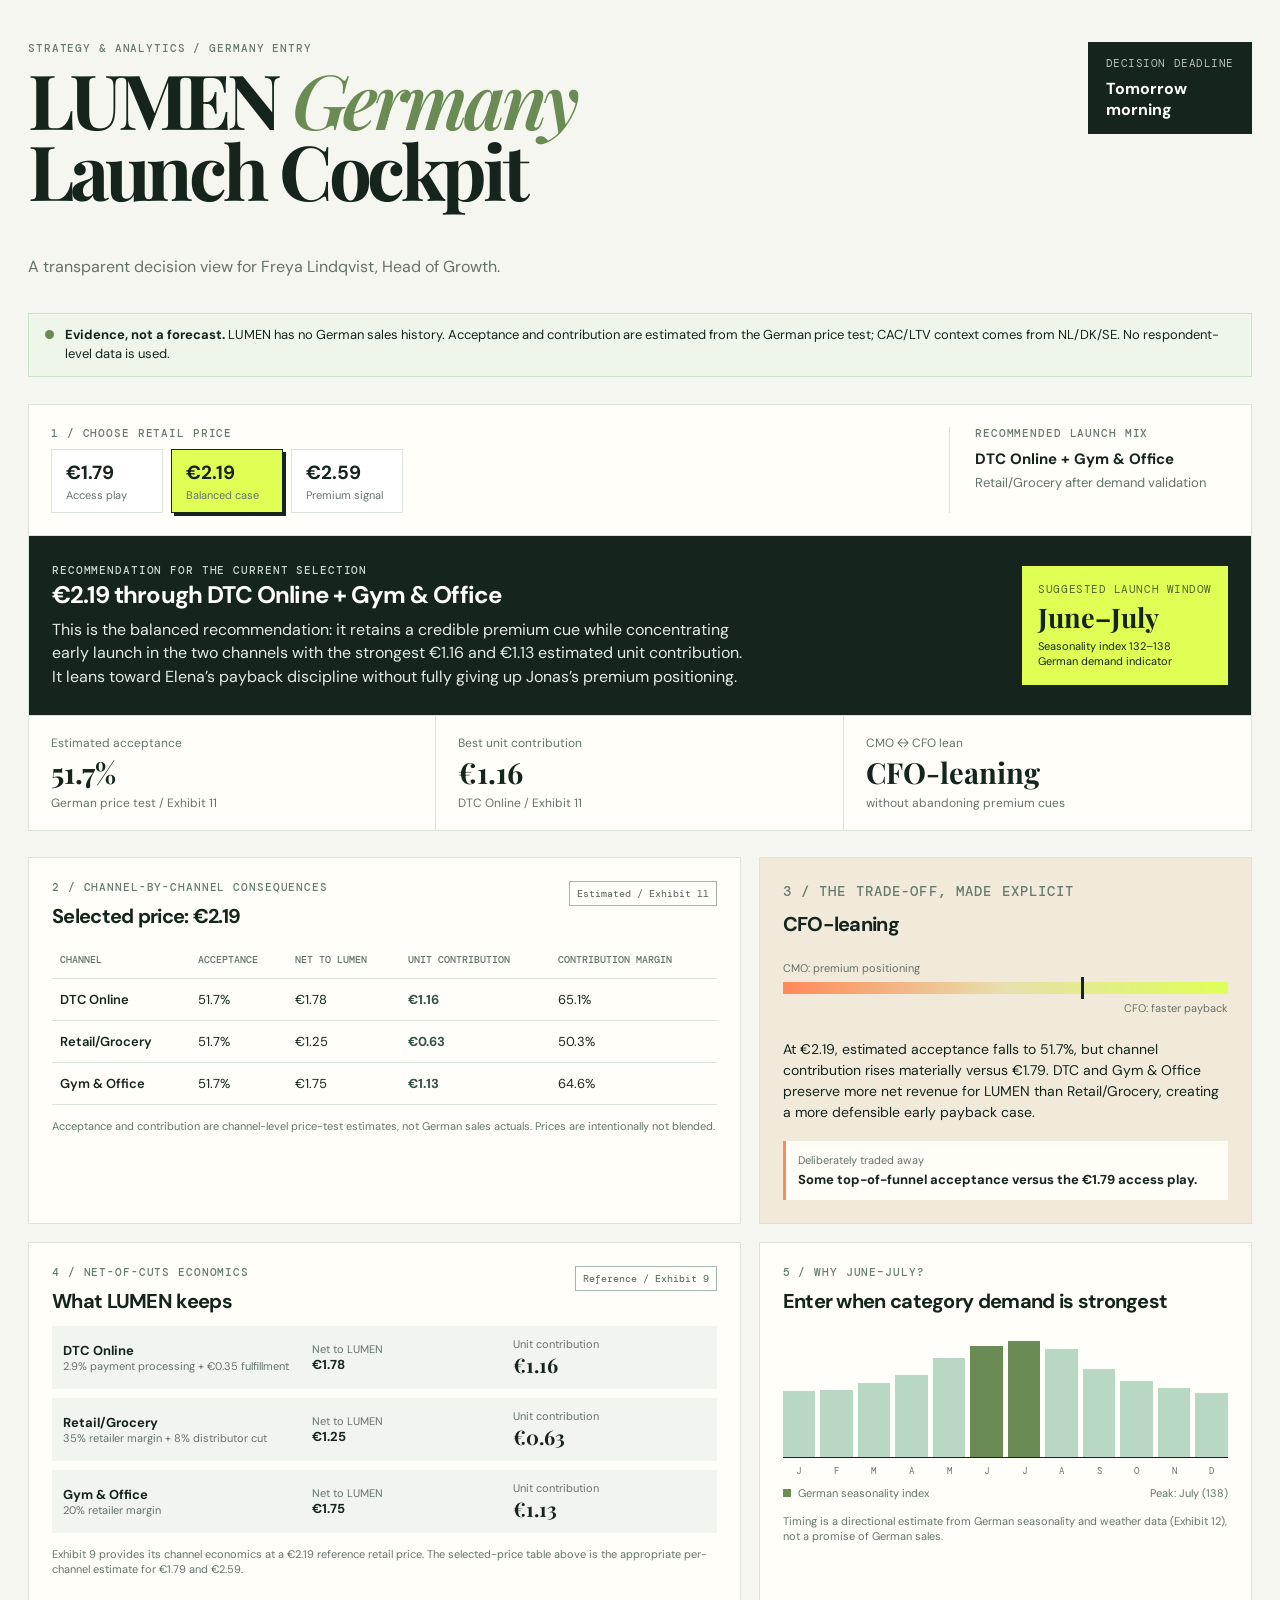
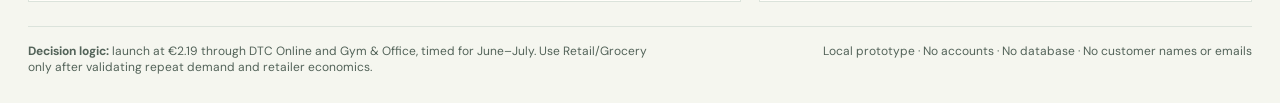
==== index.html @ 94cc5014 "Add files via upload" ====
<!doctype html>
<html lang="en">
  <head>
    <meta charset="UTF-8" />
    <meta name="viewport" content="width=device-width, initial-scale=1.0" />
    <title>LUMEN Germany Launch Cockpit</title>
    <link rel="preconnect" href="https://fonts.googleapis.com" />
    <link rel="preconnect" href="https://fonts.gstatic.com" crossorigin />
    <link href="https://fonts.googleapis.com/css2?family=DM+Mono:wght@400;500&family=DM+Sans:opsz,wght@9..40,400;9..40,500;9..40,600;9..40,700&family=Playfair+Display:ital,wght@0,600;0,700;1,600&display=swap" rel="stylesheet" />
    <link rel="stylesheet" href="styles.css" />
  </head>
  <body>
    <main>
      <header class="hero">
        <div>
          <p class="eyebrow">Strategy &amp; Analytics / Germany entry</p>
          <h1>LUMEN <em>Germany</em><br />Launch Cockpit</h1>
          <p class="subtitle">A transparent decision view for Freya Lindqvist, Head of Growth.</p>
        </div>
        <div class="decision-badge"><span>Decision deadline</span><strong>Tomorrow<br />morning</strong></div>
      </header>

      <section class="notice" aria-label="Evidence caveat">
        <span class="notice-dot"></span>
        <p><strong>Evidence, not a forecast.</strong> LUMEN has no German sales history. Acceptance and contribution are estimated from the German price test; CAC/LTV context comes from NL/DK/SE. No respondent-level data is used.</p>
      </section>

      <section class="controls" aria-label="Decision controls">
        <div>
          <p class="section-label">1 / Choose retail price</p>
          <div class="price-picker" role="radiogroup" aria-label="Candidate launch price">
            <button class="price-option" data-price="1.79" role="radio" aria-checked="false"><strong>€1.79</strong><span>Access play</span></button>
            <button class="price-option active" data-price="2.19" role="radio" aria-checked="true"><strong>€2.19</strong><span>Balanced case</span></button>
            <button class="price-option" data-price="2.59" role="radio" aria-checked="false"><strong>€2.59</strong><span>Premium signal</span></button>
          </div>
        </div>
        <div class="control-summary">
          <p class="section-label">Recommended launch mix</p>
          <strong>DTC Online + Gym &amp; Office</strong>
          <span>Retail/Grocery after demand validation</span>
        </div>
      </section>

      <section class="recommendation" aria-live="polite">
        <div>
          <p class="section-label">Recommendation for the current selection</p>
          <h2 id="recommendation-title">€2.19 through DTC Online + Gym &amp; Office</h2>
          <p id="recommendation-copy"></p>
        </div>
        <div class="launch-window">
          <span>Suggested launch window</span>
          <strong>June–July</strong>
          <small>Seasonality index 132–138<br />German demand indicator</small>
        </div>
      </section>

      <section class="metrics" aria-label="Selected price headline metrics">
        <article><span>Estimated acceptance</span><strong id="acceptance">51.7%</strong><small>German price test / Exhibit 11</small></article>
        <article><span>Best unit contribution</span><strong id="best-contribution">€1.16</strong><small id="best-channel">DTC Online / Exhibit 11</small></article>
        <article><span>CMO ↔ CFO lean</span><strong id="stakeholder">CFO-leaning</strong><small id="stakeholder-note">without abandoning premium cues</small></article>
      </section>

      <section class="grid">
        <article class="panel channel-panel">
          <div class="panel-heading">
            <div><p class="section-label">2 / Channel-by-channel consequences</p><h2>Selected price: <span id="selected-price">€2.19</span></h2></div>
            <span class="source-tag">Estimated / Exhibit 11</span>
          </div>
          <div class="table-wrap">
            <table>
              <thead><tr><th>Channel</th><th>Acceptance</th><th>Net to LUMEN</th><th>Unit contribution</th><th>Contribution margin</th></tr></thead>
              <tbody id="price-test-rows"></tbody>
            </table>
          </div>
          <p class="footnote">Acceptance and contribution are channel-level price-test estimates, not German sales actuals. Prices are intentionally not blended.</p>
        </article>

        <article class="panel tradeoff-panel">
          <p class="section-label">3 / The trade-off, made explicit</p>
          <h2 id="tradeoff-heading">A margin-first, still-accessible launch</h2>
          <div class="balance" aria-label="CMO to CFO trade-off scale"><span>CMO: premium positioning</span><div class="track"><i id="balance-marker"></i></div><span>CFO: faster payback</span></div>
          <p id="tradeoff-copy"></p>
          <div class="give-up"><span>Deliberately traded away</span><strong id="give-up-copy"></strong></div>
        </article>

        <article class="panel economics-panel">
          <div class="panel-heading">
            <div><p class="section-label">4 / Net-of-cuts economics</p><h2>What LUMEN keeps</h2></div>
            <span class="source-tag">Reference / Exhibit 9</span>
          </div>
          <div id="economics-cards" class="economics-cards"></div>
          <p class="footnote">Exhibit 9 provides its channel economics at a €2.19 reference retail price. The selected-price table above is the appropriate per-channel estimate for €1.79 and €2.59.</p>
        </article>

        <article class="panel evidence-panel">
          <p class="section-label">5 / Why June–July?</p>
          <h2>Enter when category demand is strongest</h2>
          <div class="seasonality" id="seasonality-bars" aria-label="German seasonality index by month"></div>
          <div class="legend"><span><i></i> German seasonality index</span><span>Peak: July (138)</span></div>
          <p class="footnote">Timing is a directional estimate from German seasonality and weather data (Exhibit 12), not a promise of German sales.</p>
        </article>
      </section>

      <footer>
        <p><strong>Decision logic:</strong> launch at €2.19 through DTC Online and Gym &amp; Office, timed for June–July. Use Retail/Grocery only after validating repeat demand and retailer economics.</p>
        <p>Local prototype · No accounts · No database · No customer names or emails</p>
      </footer>
    </main>
    <script src="app.js"></script>
  </body>
</html>
---- styles.css ----
:root { --ink:#15251d; --muted:#63736b; --line:#dbe3db; --paper:#f5f6ef; --panel:#fffef9; --lime:#dfff55; --orange:#ff8958; --blue:#b8e4da; }
* { box-sizing:border-box; }
body { margin:0; background:var(--paper); color:var(--ink); font-family:"DM Sans", sans-serif; }
main { max-width:1280px; margin:auto; padding:42px 28px 28px; }
.hero { display:flex; justify-content:space-between; align-items:flex-start; padding:0 0 36px; }
.eyebrow,.section-label { margin:0 0 9px; color:#697b71; font:500 11px/1.2 "DM Mono",monospace; letter-spacing:.08em; text-transform:uppercase; }
h1,h2,p { margin-top:0; } h1 { font:700 clamp(42px,6vw,76px)/.93 "Playfair Display",serif; letter-spacing:-.055em; } h1 em { color:#6b8b55; font-weight:600; } h2 { font-size:20px; letter-spacing:-.035em; margin-bottom:12px; } .subtitle { color:var(--muted); margin:0; }
.decision-badge { background:var(--ink); color:#fff; padding:14px 18px; min-width:145px; } .decision-badge span,.launch-window span { display:block; font:11px "DM Mono",monospace; text-transform:uppercase; letter-spacing:.05em; opacity:.7; margin-bottom:8px; } .decision-badge strong { font-size:16px; line-height:1.1; }
.notice { display:flex; gap:11px; align-items:flex-start; border:1px solid #cfe1c9; background:#edf6e9; padding:12px 16px; margin-bottom:27px; } .notice p { margin:0; font-size:13px; line-height:1.45; } .notice-dot { flex:none; margin-top:4px; width:9px; height:9px; border-radius:50%; background:#6b8b55; }
.controls,.recommendation { display:flex; justify-content:space-between; gap:25px; background:var(--panel); border:1px solid var(--line); padding:22px; } .controls { border-bottom:0; } .control-summary { padding-left:25px; border-left:1px solid var(--line); min-width:280px; } .control-summary strong,.control-summary span { display:block; } .control-summary strong { font-size:15px; } .control-summary span { font-size:13px; color:var(--muted); margin-top:5px; }
.price-picker { display:flex; gap:8px; } .price-option { cursor:pointer; border:1px solid var(--line); background:#fff; color:var(--ink); min-width:112px; padding:10px 14px; text-align:left; font-family:inherit; } .price-option strong,.price-option span { display:block; } .price-option strong { font-size:19px; } .price-option span { font-size:11px; color:var(--muted); margin-top:3px; } .price-option.active { border-color:var(--ink); background:var(--lime); box-shadow:3px 3px 0 var(--ink); }
.recommendation { background:var(--ink); color:white; align-items:center; padding:27px 23px; } .recommendation .section-label { color:#c9d5ca; } .recommendation h2 { font-size:24px; margin-bottom:8px; } .recommendation p { max-width:690px; margin:0; color:#e4ece2; line-height:1.45; } .launch-window { background:var(--lime); color:var(--ink); padding:16px; min-width:185px; } .launch-window strong,.launch-window small { display:block; } .launch-window strong { font:700 27px/1 "Playfair Display",serif; margin-bottom:8px; } .launch-window small { font-size:11px; line-height:1.4; }
.metrics { display:grid; grid-template-columns:repeat(3,1fr); border:1px solid var(--line); border-top:0; background:var(--panel); margin-bottom:26px; } .metrics article { padding:19px 22px; border-right:1px solid var(--line); } .metrics article:last-child { border:0; } .metrics span,.metrics small { display:block; color:var(--muted); font-size:12px; } .metrics strong { display:block; font:700 29px/1.1 "Playfair Display",serif; margin:6px 0; }
.grid { display:grid; grid-template-columns:1.3fr .9fr; gap:18px; } .panel { background:var(--panel); border:1px solid var(--line); padding:23px; } .panel-heading { display:flex; justify-content:space-between; gap:12px; } .source-tag { align-self:start; border:1px solid #a6b5a9; color:#516056; padding:5px 7px; font:10px "DM Mono",monospace; white-space:nowrap; }
table { width:100%; border-collapse:collapse; text-align:left; } th { color:var(--muted); font:500 10px "DM Mono",monospace; text-transform:uppercase; } th,td { padding:12px 8px; border-bottom:1px solid var(--line); } td { font-size:13px; } td:first-child { font-weight:600; } td strong { color:#315343; } .footnote { margin:14px 0 0; color:var(--muted); font-size:11px; line-height:1.4; }
.tradeoff-panel { background:#f1eadb; } .balance { margin:24px 0; display:grid; grid-template-columns:1fr; gap:7px; font-size:11px; color:#687069; } .balance span:last-child { text-align:right; } .track { height:12px; background:linear-gradient(90deg,var(--orange),#e7dfae,var(--lime)); position:relative; } .track i { position:absolute; top:-5px; width:3px; height:22px; background:var(--ink); left:var(--marker,64%); } .tradeoff-panel p { line-height:1.5; font-size:14px; } .give-up { background:#fffdf5; border-left:3px solid var(--orange); padding:12px; margin-top:18px; } .give-up span,.give-up strong { display:block; } .give-up span { color:var(--muted); font-size:11px; margin-bottom:4px; } .give-up strong { font-size:13px; }
.economics-cards { display:grid; gap:9px; } .econ-card { display:grid; grid-template-columns:1.25fr 1fr 1fr; gap:8px; align-items:center; padding:11px; background:#f2f5ef; } .econ-card strong,.econ-card span { display:block; } .econ-card strong { font-size:13px; } .econ-card span { font-size:11px; color:var(--muted); } .econ-card b { text-align:right; font:700 20px "Playfair Display",serif; }
.seasonality { height:132px; display:flex; gap:5px; align-items:end; padding-top:15px; border-bottom:1px solid var(--ink); } .bar { flex:1; background:#b8d8c3; position:relative; min-height:8px; } .bar.peak { background:#6b8b55; } .bar span { position:absolute; bottom:-20px; width:100%; text-align:center; font:9px "DM Mono",monospace; color:var(--muted); } .legend { display:flex; justify-content:space-between; margin-top:28px; font-size:11px; color:var(--muted); } .legend i { display:inline-block; width:8px; height:8px; background:#6b8b55; margin-right:4px; }
footer { display:flex; justify-content:space-between; gap:24px; margin-top:24px; border-top:1px solid var(--line); padding-top:16px; color:#536359; font-size:12px; } footer p { margin:0; max-width:620px; }
@media (max-width:800px) { main { padding:25px 15px; } .hero,.controls,.recommendation,footer { flex-direction:column; } .control-summary { border-left:0; border-top:1px solid var(--line); padding:16px 0 0; min-width:0; } .grid { grid-template-columns:1fr; } .metrics { grid-template-columns:1fr; } .metrics article { border-right:0; border-bottom:1px solid var(--line); } .price-picker { width:100%; } .price-option { flex:1; min-width:0; padding:9px; } .table-wrap { overflow:auto; } table { min-width:610px; } }
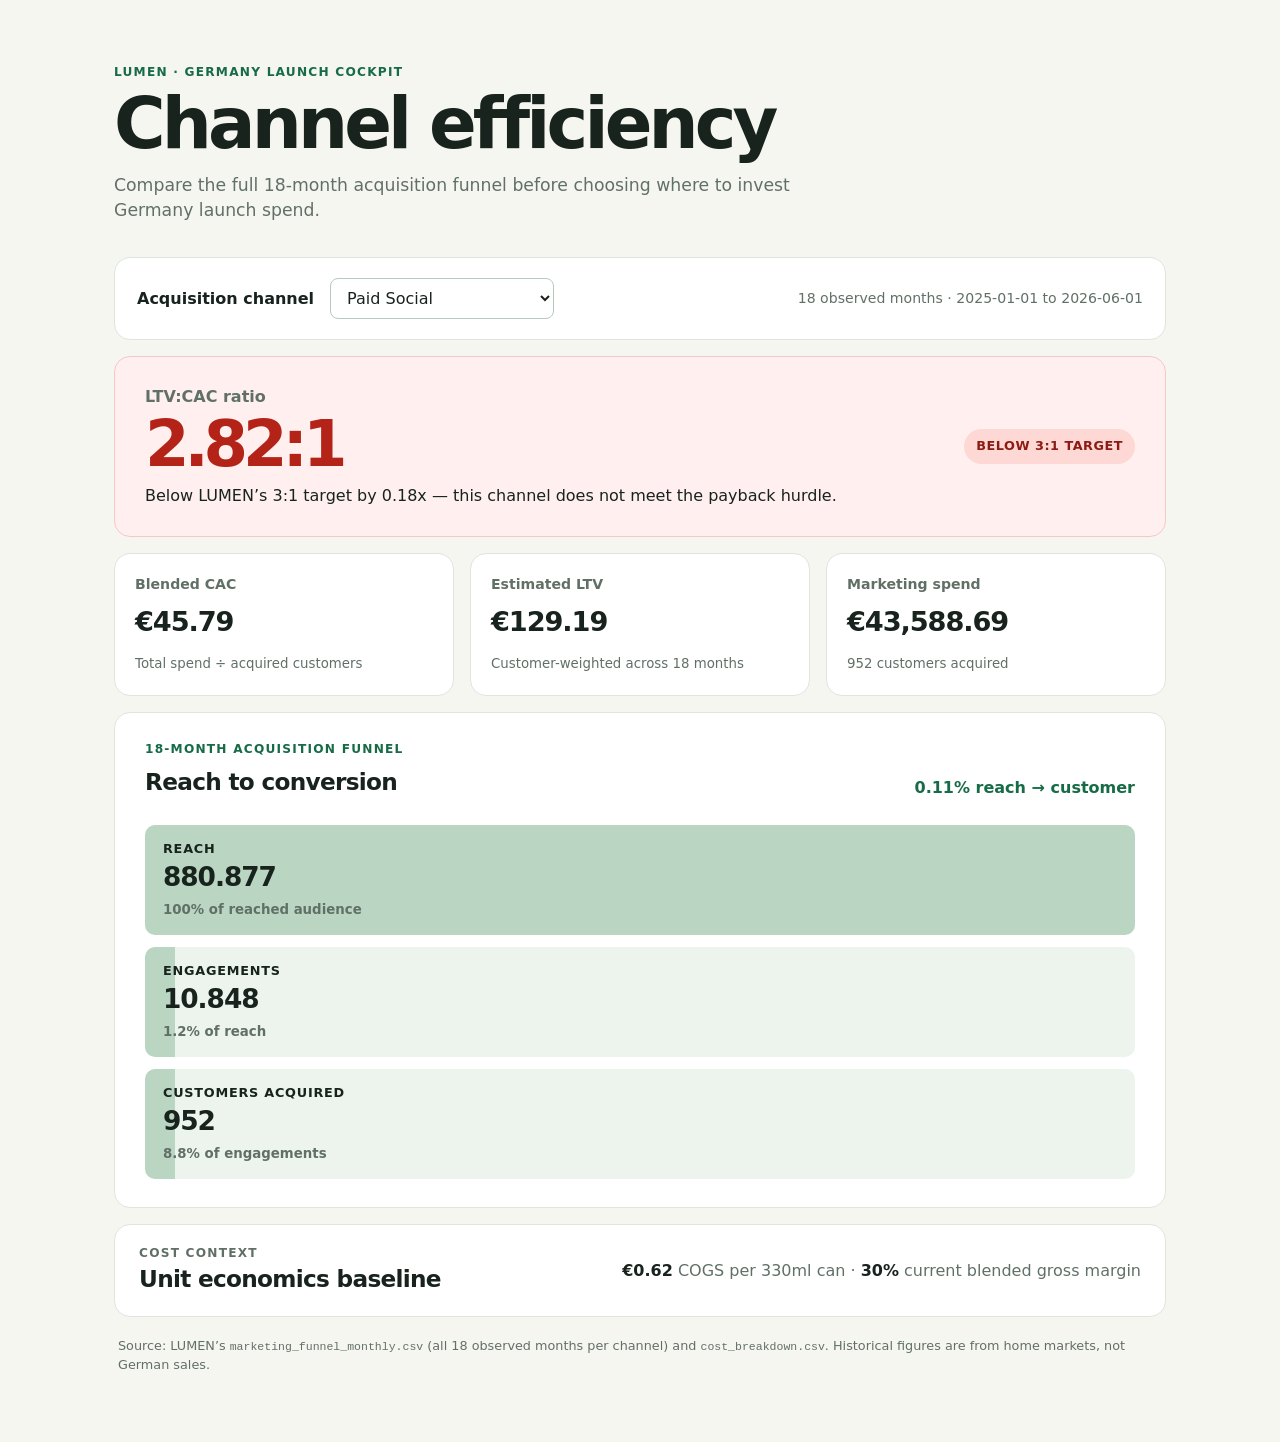
==== commit c4ac5c7b: "Add channel funnel efficiency view" ====
--- a/index.html
+++ b/index.html
@@ -3,108 +3,73 @@
   <head>
     <meta charset="UTF-8" />
     <meta name="viewport" content="width=device-width, initial-scale=1.0" />
-    <title>LUMEN Germany Launch Cockpit</title>
-    <link rel="preconnect" href="https://fonts.googleapis.com" />
-    <link rel="preconnect" href="https://fonts.gstatic.com" crossorigin />
-    <link href="https://fonts.googleapis.com/css2?family=DM+Mono:wght@400;500&family=DM+Sans:opsz,wght@9..40,400;9..40,500;9..40,600;9..40,700&family=Playfair+Display:ital,wght@0,600;0,700;1,600&display=swap" rel="stylesheet" />
+    <title>LUMEN | Channel efficiency</title>
     <link rel="stylesheet" href="styles.css" />
   </head>
   <body>
-    <main>
-      <header class="hero">
-        <div>
-          <p class="eyebrow">Strategy &amp; Analytics / Germany entry</p>
-          <h1>LUMEN <em>Germany</em><br />Launch Cockpit</h1>
-          <p class="subtitle">A transparent decision view for Freya Lindqvist, Head of Growth.</p>
-        </div>
-        <div class="decision-badge"><span>Decision deadline</span><strong>Tomorrow<br />morning</strong></div>
+    <main class="cockpit">
+      <header class="page-header">
+        <p class="eyebrow">LUMEN · Germany launch cockpit</p>
+        <h1>Channel efficiency</h1>
+        <p class="lede">Compare the full 18-month acquisition funnel before choosing where to invest Germany launch spend.</p>
       </header>
 
-      <section class="notice" aria-label="Evidence caveat">
-        <span class="notice-dot"></span>
-        <p><strong>Evidence, not a forecast.</strong> LUMEN has no German sales history. Acceptance and contribution are estimated from the German price test; CAC/LTV context comes from NL/DK/SE. No respondent-level data is used.</p>
+      <section class="controls" aria-label="Channel selection">
+        <label for="channel-select">Acquisition channel</label>
+        <select id="channel-select" disabled>
+          <option>Loading channel data…</option>
+        </select>
+        <p id="period" class="period"></p>
       </section>
 
-      <section class="controls" aria-label="Decision controls">
+      <section id="status-card" class="status-card" aria-live="polite">
         <div>
-          <p class="section-label">1 / Choose retail price</p>
-          <div class="price-picker" role="radiogroup" aria-label="Candidate launch price">
-            <button class="price-option" data-price="1.79" role="radio" aria-checked="false"><strong>€1.79</strong><span>Access play</span></button>
-            <button class="price-option active" data-price="2.19" role="radio" aria-checked="true"><strong>€2.19</strong><span>Balanced case</span></button>
-            <button class="price-option" data-price="2.59" role="radio" aria-checked="false"><strong>€2.59</strong><span>Premium signal</span></button>
+          <p class="metric-label">LTV:CAC ratio</p>
+          <p id="ratio" class="ratio">—</p>
+          <p id="ratio-detail" class="ratio-detail">Loading the 18-month channel history…</p>
+        </div>
+        <span id="status-pill" class="status-pill">Loading</span>
+      </section>
+
+      <section class="metrics" aria-label="Blended channel metrics">
+        <article class="metric-card">
+          <p>Blended CAC</p>
+          <strong id="cac">—</strong>
+          <small>Total spend ÷ acquired customers</small>
+        </article>
+        <article class="metric-card">
+          <p>Estimated LTV</p>
+          <strong id="ltv">—</strong>
+          <small>Customer-weighted across 18 months</small>
+        </article>
+        <article class="metric-card">
+          <p>Marketing spend</p>
+          <strong id="spend">—</strong>
+          <small id="customer-count">— customers acquired</small>
+        </article>
+      </section>
+
+      <section class="funnel-section" aria-labelledby="funnel-title">
+        <div class="section-heading">
+          <div>
+            <p class="eyebrow">18-month acquisition funnel</p>
+            <h2 id="funnel-title">Reach to conversion</h2>
           </div>
+          <p id="conversion-rate" class="conversion-rate">—</p>
         </div>
-        <div class="control-summary">
-          <p class="section-label">Recommended launch mix</p>
-          <strong>DTC Online + Gym &amp; Office</strong>
-          <span>Retail/Grocery after demand validation</span>
+        <div class="funnel" aria-label="Reach, engagements, and conversions">
+          <article class="funnel-step reach"><span>Reach</span><strong id="reach">—</strong><small>100% of reached audience</small></article>
+          <article class="funnel-step engagement"><span>Engagements</span><strong id="engagements">—</strong><small id="engagement-rate">— of reach</small></article>
+          <article class="funnel-step conversion"><span>Customers acquired</span><strong id="conversions">—</strong><small id="conversion-step-rate">— of engagements</small></article>
         </div>
       </section>
 
-      <section class="recommendation" aria-live="polite">
-        <div>
-          <p class="section-label">Recommendation for the current selection</p>
-          <h2 id="recommendation-title">€2.19 through DTC Online + Gym &amp; Office</h2>
-          <p id="recommendation-copy"></p>
-        </div>
-        <div class="launch-window">
-          <span>Suggested launch window</span>
-          <strong>June–July</strong>
-          <small>Seasonality index 132–138<br />German demand indicator</small>
-        </div>
+      <section class="cost-context" aria-label="Unit cost context">
+        <div><p class="eyebrow">Cost context</p><h2>Unit economics baseline</h2></div>
+        <p><strong id="cogs">—</strong> COGS per 330ml can · <strong id="gross-margin">—</strong> current blended gross margin</p>
       </section>
 
-      <section class="metrics" aria-label="Selected price headline metrics">
-        <article><span>Estimated acceptance</span><strong id="acceptance">51.7%</strong><small>German price test / Exhibit 11</small></article>
-        <article><span>Best unit contribution</span><strong id="best-contribution">€1.16</strong><small id="best-channel">DTC Online / Exhibit 11</small></article>
-        <article><span>CMO ↔ CFO lean</span><strong id="stakeholder">CFO-leaning</strong><small id="stakeholder-note">without abandoning premium cues</small></article>
-      </section>
-
-      <section class="grid">
-        <article class="panel channel-panel">
-          <div class="panel-heading">
-            <div><p class="section-label">2 / Channel-by-channel consequences</p><h2>Selected price: <span id="selected-price">€2.19</span></h2></div>
-            <span class="source-tag">Estimated / Exhibit 11</span>
-          </div>
-          <div class="table-wrap">
-            <table>
-              <thead><tr><th>Channel</th><th>Acceptance</th><th>Net to LUMEN</th><th>Unit contribution</th><th>Contribution margin</th></tr></thead>
-              <tbody id="price-test-rows"></tbody>
-            </table>
-          </div>
-          <p class="footnote">Acceptance and contribution are channel-level price-test estimates, not German sales actuals. Prices are intentionally not blended.</p>
-        </article>
-
-        <article class="panel tradeoff-panel">
-          <p class="section-label">3 / The trade-off, made explicit</p>
-          <h2 id="tradeoff-heading">A margin-first, still-accessible launch</h2>
-          <div class="balance" aria-label="CMO to CFO trade-off scale"><span>CMO: premium positioning</span><div class="track"><i id="balance-marker"></i></div><span>CFO: faster payback</span></div>
-          <p id="tradeoff-copy"></p>
-          <div class="give-up"><span>Deliberately traded away</span><strong id="give-up-copy"></strong></div>
-        </article>
-
-        <article class="panel economics-panel">
-          <div class="panel-heading">
-            <div><p class="section-label">4 / Net-of-cuts economics</p><h2>What LUMEN keeps</h2></div>
-            <span class="source-tag">Reference / Exhibit 9</span>
-          </div>
-          <div id="economics-cards" class="economics-cards"></div>
-          <p class="footnote">Exhibit 9 provides its channel economics at a €2.19 reference retail price. The selected-price table above is the appropriate per-channel estimate for €1.79 and €2.59.</p>
-        </article>
-
-        <article class="panel evidence-panel">
-          <p class="section-label">5 / Why June–July?</p>
-          <h2>Enter when category demand is strongest</h2>
-          <div class="seasonality" id="seasonality-bars" aria-label="German seasonality index by month"></div>
-          <div class="legend"><span><i></i> German seasonality index</span><span>Peak: July (138)</span></div>
-          <p class="footnote">Timing is a directional estimate from German seasonality and weather data (Exhibit 12), not a promise of German sales.</p>
-        </article>
-      </section>
-
-      <footer>
-        <p><strong>Decision logic:</strong> launch at €2.19 through DTC Online and Gym &amp; Office, timed for June–July. Use Retail/Grocery only after validating repeat demand and retailer economics.</p>
-        <p>Local prototype · No accounts · No database · No customer names or emails</p>
-      </footer>
+      <p class="source-note">Source: LUMEN’s <code>marketing_funnel_monthly.csv</code> (all 18 observed months per channel) and <code>cost_breakdown.csv</code>. Historical figures are from home markets, not German sales.</p>
     </main>
     <script src="app.js"></script>
   </body>
--- a/styles.css
+++ b/styles.css
@@ -1,20 +1,15 @@
-:root { --ink:#15251d; --muted:#63736b; --line:#dbe3db; --paper:#f5f6ef; --panel:#fffef9; --lime:#dfff55; --orange:#ff8958; --blue:#b8e4da; }
+:root { --ink:#18231e; --muted:#617067; --line:#dce6df; --panel:#ffffff; --green:#176b46; --green-soft:#e5f4ec; --red:#b42318; --red-soft:#fff0ef; --cream:#f6f6f1; }
 * { box-sizing:border-box; }
-body { margin:0; background:var(--paper); color:var(--ink); font-family:"DM Sans", sans-serif; }
-main { max-width:1280px; margin:auto; padding:42px 28px 28px; }
-.hero { display:flex; justify-content:space-between; align-items:flex-start; padding:0 0 36px; }
-.eyebrow,.section-label { margin:0 0 9px; color:#697b71; font:500 11px/1.2 "DM Mono",monospace; letter-spacing:.08em; text-transform:uppercase; }
-h1,h2,p { margin-top:0; } h1 { font:700 clamp(42px,6vw,76px)/.93 "Playfair Display",serif; letter-spacing:-.055em; } h1 em { color:#6b8b55; font-weight:600; } h2 { font-size:20px; letter-spacing:-.035em; margin-bottom:12px; } .subtitle { color:var(--muted); margin:0; }
-.decision-badge { background:var(--ink); color:#fff; padding:14px 18px; min-width:145px; } .decision-badge span,.launch-window span { display:block; font:11px "DM Mono",monospace; text-transform:uppercase; letter-spacing:.05em; opacity:.7; margin-bottom:8px; } .decision-badge strong { font-size:16px; line-height:1.1; }
-.notice { display:flex; gap:11px; align-items:flex-start; border:1px solid #cfe1c9; background:#edf6e9; padding:12px 16px; margin-bottom:27px; } .notice p { margin:0; font-size:13px; line-height:1.45; } .notice-dot { flex:none; margin-top:4px; width:9px; height:9px; border-radius:50%; background:#6b8b55; }
-.controls,.recommendation { display:flex; justify-content:space-between; gap:25px; background:var(--panel); border:1px solid var(--line); padding:22px; } .controls { border-bottom:0; } .control-summary { padding-left:25px; border-left:1px solid var(--line); min-width:280px; } .control-summary strong,.control-summary span { display:block; } .control-summary strong { font-size:15px; } .control-summary span { font-size:13px; color:var(--muted); margin-top:5px; }
-.price-picker { display:flex; gap:8px; } .price-option { cursor:pointer; border:1px solid var(--line); background:#fff; color:var(--ink); min-width:112px; padding:10px 14px; text-align:left; font-family:inherit; } .price-option strong,.price-option span { display:block; } .price-option strong { font-size:19px; } .price-option span { font-size:11px; color:var(--muted); margin-top:3px; } .price-option.active { border-color:var(--ink); background:var(--lime); box-shadow:3px 3px 0 var(--ink); }
-.recommendation { background:var(--ink); color:white; align-items:center; padding:27px 23px; } .recommendation .section-label { color:#c9d5ca; } .recommendation h2 { font-size:24px; margin-bottom:8px; } .recommendation p { max-width:690px; margin:0; color:#e4ece2; line-height:1.45; } .launch-window { background:var(--lime); color:var(--ink); padding:16px; min-width:185px; } .launch-window strong,.launch-window small { display:block; } .launch-window strong { font:700 27px/1 "Playfair Display",serif; margin-bottom:8px; } .launch-window small { font-size:11px; line-height:1.4; }
-.metrics { display:grid; grid-template-columns:repeat(3,1fr); border:1px solid var(--line); border-top:0; background:var(--panel); margin-bottom:26px; } .metrics article { padding:19px 22px; border-right:1px solid var(--line); } .metrics article:last-child { border:0; } .metrics span,.metrics small { display:block; color:var(--muted); font-size:12px; } .metrics strong { display:block; font:700 29px/1.1 "Playfair Display",serif; margin:6px 0; }
-.grid { display:grid; grid-template-columns:1.3fr .9fr; gap:18px; } .panel { background:var(--panel); border:1px solid var(--line); padding:23px; } .panel-heading { display:flex; justify-content:space-between; gap:12px; } .source-tag { align-self:start; border:1px solid #a6b5a9; color:#516056; padding:5px 7px; font:10px "DM Mono",monospace; white-space:nowrap; }
-table { width:100%; border-collapse:collapse; text-align:left; } th { color:var(--muted); font:500 10px "DM Mono",monospace; text-transform:uppercase; } th,td { padding:12px 8px; border-bottom:1px solid var(--line); } td { font-size:13px; } td:first-child { font-weight:600; } td strong { color:#315343; } .footnote { margin:14px 0 0; color:var(--muted); font-size:11px; line-height:1.4; }
-.tradeoff-panel { background:#f1eadb; } .balance { margin:24px 0; display:grid; grid-template-columns:1fr; gap:7px; font-size:11px; color:#687069; } .balance span:last-child { text-align:right; } .track { height:12px; background:linear-gradient(90deg,var(--orange),#e7dfae,var(--lime)); position:relative; } .track i { position:absolute; top:-5px; width:3px; height:22px; background:var(--ink); left:var(--marker,64%); } .tradeoff-panel p { line-height:1.5; font-size:14px; } .give-up { background:#fffdf5; border-left:3px solid var(--orange); padding:12px; margin-top:18px; } .give-up span,.give-up strong { display:block; } .give-up span { color:var(--muted); font-size:11px; margin-bottom:4px; } .give-up strong { font-size:13px; }
-.economics-cards { display:grid; gap:9px; } .econ-card { display:grid; grid-template-columns:1.25fr 1fr 1fr; gap:8px; align-items:center; padding:11px; background:#f2f5ef; } .econ-card strong,.econ-card span { display:block; } .econ-card strong { font-size:13px; } .econ-card span { font-size:11px; color:var(--muted); } .econ-card b { text-align:right; font:700 20px "Playfair Display",serif; }
-.seasonality { height:132px; display:flex; gap:5px; align-items:end; padding-top:15px; border-bottom:1px solid var(--ink); } .bar { flex:1; background:#b8d8c3; position:relative; min-height:8px; } .bar.peak { background:#6b8b55; } .bar span { position:absolute; bottom:-20px; width:100%; text-align:center; font:9px "DM Mono",monospace; color:var(--muted); } .legend { display:flex; justify-content:space-between; margin-top:28px; font-size:11px; color:var(--muted); } .legend i { display:inline-block; width:8px; height:8px; background:#6b8b55; margin-right:4px; }
-footer { display:flex; justify-content:space-between; gap:24px; margin-top:24px; border-top:1px solid var(--line); padding-top:16px; color:#536359; font-size:12px; } footer p { margin:0; max-width:620px; }
-@media (max-width:800px) { main { padding:25px 15px; } .hero,.controls,.recommendation,footer { flex-direction:column; } .control-summary { border-left:0; border-top:1px solid var(--line); padding:16px 0 0; min-width:0; } .grid { grid-template-columns:1fr; } .metrics { grid-template-columns:1fr; } .metrics article { border-right:0; border-bottom:1px solid var(--line); } .price-picker { width:100%; } .price-option { flex:1; min-width:0; padding:9px; } .table-wrap { overflow:auto; } table { min-width:610px; } }
+body { margin:0; color:var(--ink); background:var(--cream); font:16px/1.45 Inter, ui-sans-serif, system-ui, sans-serif; }
+.cockpit { max-width:1100px; margin:0 auto; padding:64px 24px 48px; }
+.page-header { max-width:720px; margin-bottom:34px; }
+.eyebrow { color:var(--green); font-size:.76rem; font-weight:750; letter-spacing:.1em; margin:0 0 7px; text-transform:uppercase; }
+h1,h2,p { margin-top:0; } h1 { font-size:clamp(2.2rem,6vw,4.4rem); line-height:1; letter-spacing:-.055em; margin-bottom:14px; } h2 { font-size:1.45rem; letter-spacing:-.03em; margin-bottom:0; }
+.lede,.period,.source-note,.metric-card small,.funnel-step small { color:var(--muted); }.lede { font-size:1.08rem; }
+.controls,.status-card,.metric-card,.funnel-section,.cost-context { background:var(--panel); border:1px solid var(--line); border-radius:16px; }
+.controls { display:flex; align-items:center; gap:16px; padding:20px 22px; margin-bottom:16px; }.controls label { font-weight:700; }.controls select { min-width:220px; border:1px solid #b7c8bd; border-radius:8px; color:var(--ink); background:white; font:inherit; padding:9px 12px; }.period { margin:0 0 0 auto; font-size:.88rem; }
+.status-card { display:flex; align-items:center; justify-content:space-between; padding:28px 30px; margin-bottom:16px; }.metric-label { color:var(--muted); font-weight:700; margin-bottom:0; }.ratio { font-size:4rem; font-weight:800; letter-spacing:-.08em; line-height:1; margin:4px 0 8px; }.ratio-detail { margin:0; }.status-pill { border-radius:999px; font-size:.8rem; font-weight:800; padding:8px 12px; text-transform:uppercase; letter-spacing:.04em; }.below-target { background:var(--red-soft); border-color:#f5c8c5; }.below-target .ratio { color:var(--red); }.below-target .status-pill { background:#fdd8d5; color:#8b1b13; }.above-target { background:var(--green-soft); border-color:#bde4ce; }.above-target .ratio { color:var(--green); }.above-target .status-pill { background:#cbeed9; color:#075e3a; }
+.metrics { display:grid; grid-template-columns:repeat(3,1fr); gap:16px; margin-bottom:16px; }.metric-card { padding:20px; }.metric-card p { color:var(--muted); font-size:.88rem; font-weight:700; margin-bottom:8px; }.metric-card strong { display:block; font-size:1.7rem; letter-spacing:-.04em; margin-bottom:10px; }
+.funnel-section { padding:28px 30px; margin-bottom:16px; }.section-heading { display:flex; align-items:end; justify-content:space-between; margin-bottom:26px; }.conversion-rate { color:var(--green); font-weight:750; margin:0; }.funnel { display:grid; gap:12px; }.funnel-step { background:#edf3ed; border-radius:10px; padding:15px 18px; position:relative; overflow:hidden; }.funnel-step::after { background:#6cab80; bottom:0; content:""; left:0; opacity:.4; position:absolute; top:0; width:var(--bar-width); }.funnel-step>* { position:relative; z-index:1; }.funnel-step span { display:block; font-size:.8rem; font-weight:800; text-transform:uppercase; letter-spacing:.06em; }.funnel-step strong { display:block; font-size:1.65rem; letter-spacing:-.04em; }.funnel-step small { font-weight:600; }.reach { --bar-width:100%; }.engagement { --bar-width:var(--engagement-width); }.conversion { --bar-width:var(--conversion-width); }
+.cost-context { display:flex; align-items:center; justify-content:space-between; padding:20px 24px; }.cost-context p { margin:0; color:var(--muted); }.cost-context strong { color:var(--ink); }.source-note { font-size:.8rem; margin:20px 4px; } code { font-size:.9em; }
+@media (max-width:650px) { .cockpit { padding:38px 16px; }.controls,.status-card,.cost-context,.section-heading { align-items:flex-start; flex-direction:column; }.period { margin-left:0; }.metrics { grid-template-columns:1fr; }.ratio { font-size:3.2rem; }.funnel-section,.status-card { padding:22px; } }
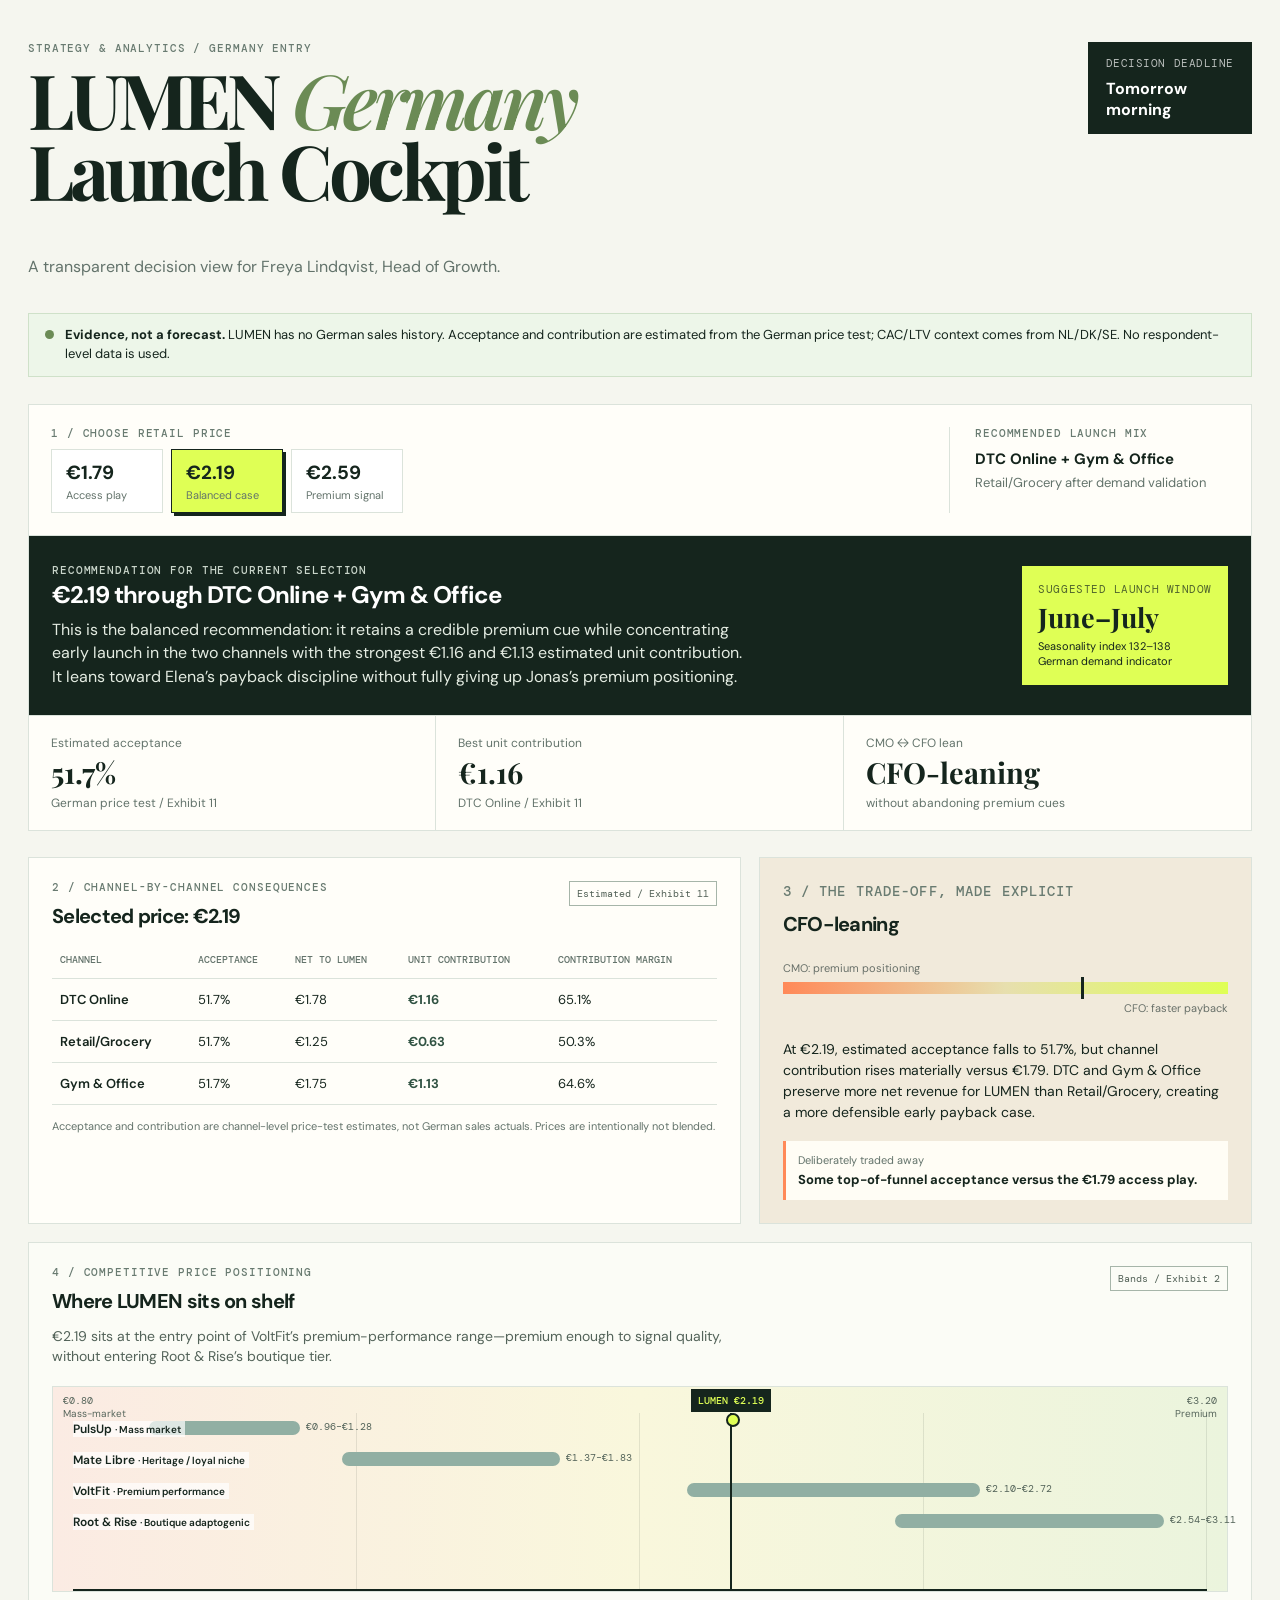
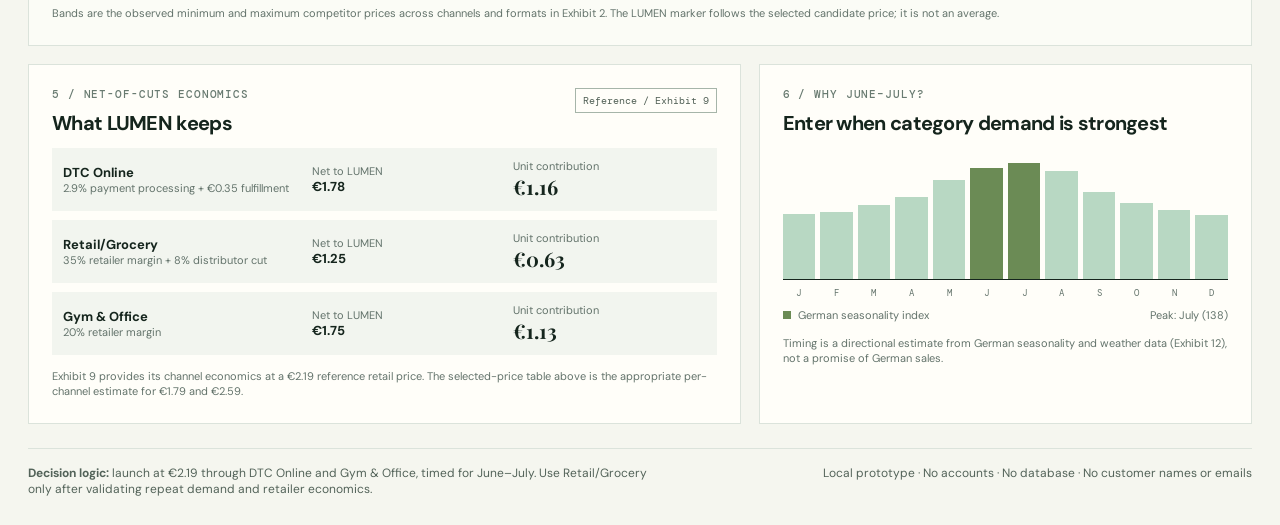
==== commit 5249c9df: "Add files via upload" ====
--- a/index.html
+++ b/index.html
@@ -3,73 +3,122 @@
   <head>
     <meta charset="UTF-8" />
     <meta name="viewport" content="width=device-width, initial-scale=1.0" />
-    <title>LUMEN | Channel efficiency</title>
+    <title>LUMEN Germany Launch Cockpit</title>
+    <link rel="preconnect" href="https://fonts.googleapis.com" />
+    <link rel="preconnect" href="https://fonts.gstatic.com" crossorigin />
+    <link href="https://fonts.googleapis.com/css2?family=DM+Mono:wght@400;500&family=DM+Sans:opsz,wght@9..40,400;9..40,500;9..40,600;9..40,700&family=Playfair+Display:ital,wght@0,600;0,700;1,600&display=swap" rel="stylesheet" />
     <link rel="stylesheet" href="styles.css" />
   </head>
   <body>
-    <main class="cockpit">
-      <header class="page-header">
-        <p class="eyebrow">LUMEN · Germany launch cockpit</p>
-        <h1>Channel efficiency</h1>
-        <p class="lede">Compare the full 18-month acquisition funnel before choosing where to invest Germany launch spend.</p>
+    <main>
+      <header class="hero">
+        <div>
+          <p class="eyebrow">Strategy &amp; Analytics / Germany entry</p>
+          <h1>LUMEN <em>Germany</em><br />Launch Cockpit</h1>
+          <p class="subtitle">A transparent decision view for Freya Lindqvist, Head of Growth.</p>
+        </div>
+        <div class="decision-badge"><span>Decision deadline</span><strong>Tomorrow<br />morning</strong></div>
       </header>
 
-      <section class="controls" aria-label="Channel selection">
-        <label for="channel-select">Acquisition channel</label>
-        <select id="channel-select" disabled>
-          <option>Loading channel data…</option>
-        </select>
-        <p id="period" class="period"></p>
+      <section class="notice" aria-label="Evidence caveat">
+        <span class="notice-dot"></span>
+        <p><strong>Evidence, not a forecast.</strong> LUMEN has no German sales history. Acceptance and contribution are estimated from the German price test; CAC/LTV context comes from NL/DK/SE. No respondent-level data is used.</p>
       </section>
 
-      <section id="status-card" class="status-card" aria-live="polite">
+      <section class="controls" aria-label="Decision controls">
         <div>
-          <p class="metric-label">LTV:CAC ratio</p>
-          <p id="ratio" class="ratio">—</p>
-          <p id="ratio-detail" class="ratio-detail">Loading the 18-month channel history…</p>
+          <p class="section-label">1 / Choose retail price</p>
+          <div class="price-picker" role="radiogroup" aria-label="Candidate launch price">
+            <button class="price-option" data-price="1.79" role="radio" aria-checked="false"><strong>€1.79</strong><span>Access play</span></button>
+            <button class="price-option active" data-price="2.19" role="radio" aria-checked="true"><strong>€2.19</strong><span>Balanced case</span></button>
+            <button class="price-option" data-price="2.59" role="radio" aria-checked="false"><strong>€2.59</strong><span>Premium signal</span></button>
+          </div>
         </div>
-        <span id="status-pill" class="status-pill">Loading</span>
+        <div class="control-summary">
+          <p class="section-label">Recommended launch mix</p>
+          <strong>DTC Online + Gym &amp; Office</strong>
+          <span>Retail/Grocery after demand validation</span>
+        </div>
       </section>
 
-      <section class="metrics" aria-label="Blended channel metrics">
-        <article class="metric-card">
-          <p>Blended CAC</p>
-          <strong id="cac">—</strong>
-          <small>Total spend ÷ acquired customers</small>
+      <section class="recommendation" aria-live="polite">
+        <div>
+          <p class="section-label">Recommendation for the current selection</p>
+          <h2 id="recommendation-title">€2.19 through DTC Online + Gym &amp; Office</h2>
+          <p id="recommendation-copy"></p>
+        </div>
+        <div class="launch-window">
+          <span>Suggested launch window</span>
+          <strong>June–July</strong>
+          <small>Seasonality index 132–138<br />German demand indicator</small>
+        </div>
+      </section>
+
+      <section class="metrics" aria-label="Selected price headline metrics">
+        <article><span>Estimated acceptance</span><strong id="acceptance">51.7%</strong><small>German price test / Exhibit 11</small></article>
+        <article><span>Best unit contribution</span><strong id="best-contribution">€1.16</strong><small id="best-channel">DTC Online / Exhibit 11</small></article>
+        <article><span>CMO ↔ CFO lean</span><strong id="stakeholder">CFO-leaning</strong><small id="stakeholder-note">without abandoning premium cues</small></article>
+      </section>
+
+      <section class="grid">
+        <article class="panel channel-panel">
+          <div class="panel-heading">
+            <div><p class="section-label">2 / Channel-by-channel consequences</p><h2>Selected price: <span id="selected-price">€2.19</span></h2></div>
+            <span class="source-tag">Estimated / Exhibit 11</span>
+          </div>
+          <div class="table-wrap">
+            <table>
+              <thead><tr><th>Channel</th><th>Acceptance</th><th>Net to LUMEN</th><th>Unit contribution</th><th>Contribution margin</th></tr></thead>
+              <tbody id="price-test-rows"></tbody>
+            </table>
+          </div>
+          <p class="footnote">Acceptance and contribution are channel-level price-test estimates, not German sales actuals. Prices are intentionally not blended.</p>
         </article>
-        <article class="metric-card">
-          <p>Estimated LTV</p>
-          <strong id="ltv">—</strong>
-          <small>Customer-weighted across 18 months</small>
+
+        <article class="panel tradeoff-panel">
+          <p class="section-label">3 / The trade-off, made explicit</p>
+          <h2 id="tradeoff-heading">A margin-first, still-accessible launch</h2>
+          <div class="balance" aria-label="CMO to CFO trade-off scale"><span>CMO: premium positioning</span><div class="track"><i id="balance-marker"></i></div><span>CFO: faster payback</span></div>
+          <p id="tradeoff-copy"></p>
+          <div class="give-up"><span>Deliberately traded away</span><strong id="give-up-copy"></strong></div>
         </article>
-        <article class="metric-card">
-          <p>Marketing spend</p>
-          <strong id="spend">—</strong>
-          <small id="customer-count">— customers acquired</small>
+
+        <article class="panel positioning-panel">
+          <div class="panel-heading">
+            <div><p class="section-label">4 / Competitive price positioning</p><h2>Where LUMEN sits on shelf</h2></div>
+            <span class="source-tag">Bands / Exhibit 2</span>
+          </div>
+          <p class="positioning-intro" id="positioning-intro"></p>
+          <div class="positioning-scale" aria-label="Competitor price positioning chart">
+            <div class="scale-label scale-left">€0.80<br /><span>Mass-market</span></div>
+            <div class="scale-label scale-right">€3.20<br /><span>Premium</span></div>
+            <div class="price-grid" id="positioning-chart"></div>
+          </div>
+          <p class="footnote">Bands are the observed minimum and maximum competitor prices across channels and formats in Exhibit 2. The LUMEN marker follows the selected candidate price; it is not an average.</p>
+        </article>
+
+        <article class="panel economics-panel">
+          <div class="panel-heading">
+            <div><p class="section-label">5 / Net-of-cuts economics</p><h2>What LUMEN keeps</h2></div>
+            <span class="source-tag">Reference / Exhibit 9</span>
+          </div>
+          <div id="economics-cards" class="economics-cards"></div>
+          <p class="footnote">Exhibit 9 provides its channel economics at a €2.19 reference retail price. The selected-price table above is the appropriate per-channel estimate for €1.79 and €2.59.</p>
+        </article>
+
+        <article class="panel evidence-panel">
+          <p class="section-label">6 / Why June–July?</p>
+          <h2>Enter when category demand is strongest</h2>
+          <div class="seasonality" id="seasonality-bars" aria-label="German seasonality index by month"></div>
+          <div class="legend"><span><i></i> German seasonality index</span><span>Peak: July (138)</span></div>
+          <p class="footnote">Timing is a directional estimate from German seasonality and weather data (Exhibit 12), not a promise of German sales.</p>
         </article>
       </section>
 
-      <section class="funnel-section" aria-labelledby="funnel-title">
-        <div class="section-heading">
-          <div>
-            <p class="eyebrow">18-month acquisition funnel</p>
-            <h2 id="funnel-title">Reach to conversion</h2>
-          </div>
-          <p id="conversion-rate" class="conversion-rate">—</p>
-        </div>
-        <div class="funnel" aria-label="Reach, engagements, and conversions">
-          <article class="funnel-step reach"><span>Reach</span><strong id="reach">—</strong><small>100% of reached audience</small></article>
-          <article class="funnel-step engagement"><span>Engagements</span><strong id="engagements">—</strong><small id="engagement-rate">— of reach</small></article>
-          <article class="funnel-step conversion"><span>Customers acquired</span><strong id="conversions">—</strong><small id="conversion-step-rate">— of engagements</small></article>
-        </div>
-      </section>
-
-      <section class="cost-context" aria-label="Unit cost context">
-        <div><p class="eyebrow">Cost context</p><h2>Unit economics baseline</h2></div>
-        <p><strong id="cogs">—</strong> COGS per 330ml can · <strong id="gross-margin">—</strong> current blended gross margin</p>
-      </section>
-
-      <p class="source-note">Source: LUMEN’s <code>marketing_funnel_monthly.csv</code> (all 18 observed months per channel) and <code>cost_breakdown.csv</code>. Historical figures are from home markets, not German sales.</p>
+      <footer>
+        <p><strong>Decision logic:</strong> launch at €2.19 through DTC Online and Gym &amp; Office, timed for June–July. Use Retail/Grocery only after validating repeat demand and retailer economics.</p>
+        <p>Local prototype · No accounts · No database · No customer names or emails</p>
+      </footer>
     </main>
     <script src="app.js"></script>
   </body>
--- a/styles.css
+++ b/styles.css
@@ -1,15 +1,21 @@
-:root { --ink:#18231e; --muted:#617067; --line:#dce6df; --panel:#ffffff; --green:#176b46; --green-soft:#e5f4ec; --red:#b42318; --red-soft:#fff0ef; --cream:#f6f6f1; }
+:root { --ink:#15251d; --muted:#63736b; --line:#dbe3db; --paper:#f5f6ef; --panel:#fffef9; --lime:#dfff55; --orange:#ff8958; --blue:#b8e4da; }
 * { box-sizing:border-box; }
-body { margin:0; color:var(--ink); background:var(--cream); font:16px/1.45 Inter, ui-sans-serif, system-ui, sans-serif; }
-.cockpit { max-width:1100px; margin:0 auto; padding:64px 24px 48px; }
-.page-header { max-width:720px; margin-bottom:34px; }
-.eyebrow { color:var(--green); font-size:.76rem; font-weight:750; letter-spacing:.1em; margin:0 0 7px; text-transform:uppercase; }
-h1,h2,p { margin-top:0; } h1 { font-size:clamp(2.2rem,6vw,4.4rem); line-height:1; letter-spacing:-.055em; margin-bottom:14px; } h2 { font-size:1.45rem; letter-spacing:-.03em; margin-bottom:0; }
-.lede,.period,.source-note,.metric-card small,.funnel-step small { color:var(--muted); }.lede { font-size:1.08rem; }
-.controls,.status-card,.metric-card,.funnel-section,.cost-context { background:var(--panel); border:1px solid var(--line); border-radius:16px; }
-.controls { display:flex; align-items:center; gap:16px; padding:20px 22px; margin-bottom:16px; }.controls label { font-weight:700; }.controls select { min-width:220px; border:1px solid #b7c8bd; border-radius:8px; color:var(--ink); background:white; font:inherit; padding:9px 12px; }.period { margin:0 0 0 auto; font-size:.88rem; }
-.status-card { display:flex; align-items:center; justify-content:space-between; padding:28px 30px; margin-bottom:16px; }.metric-label { color:var(--muted); font-weight:700; margin-bottom:0; }.ratio { font-size:4rem; font-weight:800; letter-spacing:-.08em; line-height:1; margin:4px 0 8px; }.ratio-detail { margin:0; }.status-pill { border-radius:999px; font-size:.8rem; font-weight:800; padding:8px 12px; text-transform:uppercase; letter-spacing:.04em; }.below-target { background:var(--red-soft); border-color:#f5c8c5; }.below-target .ratio { color:var(--red); }.below-target .status-pill { background:#fdd8d5; color:#8b1b13; }.above-target { background:var(--green-soft); border-color:#bde4ce; }.above-target .ratio { color:var(--green); }.above-target .status-pill { background:#cbeed9; color:#075e3a; }
-.metrics { display:grid; grid-template-columns:repeat(3,1fr); gap:16px; margin-bottom:16px; }.metric-card { padding:20px; }.metric-card p { color:var(--muted); font-size:.88rem; font-weight:700; margin-bottom:8px; }.metric-card strong { display:block; font-size:1.7rem; letter-spacing:-.04em; margin-bottom:10px; }
-.funnel-section { padding:28px 30px; margin-bottom:16px; }.section-heading { display:flex; align-items:end; justify-content:space-between; margin-bottom:26px; }.conversion-rate { color:var(--green); font-weight:750; margin:0; }.funnel { display:grid; gap:12px; }.funnel-step { background:#edf3ed; border-radius:10px; padding:15px 18px; position:relative; overflow:hidden; }.funnel-step::after { background:#6cab80; bottom:0; content:""; left:0; opacity:.4; position:absolute; top:0; width:var(--bar-width); }.funnel-step>* { position:relative; z-index:1; }.funnel-step span { display:block; font-size:.8rem; font-weight:800; text-transform:uppercase; letter-spacing:.06em; }.funnel-step strong { display:block; font-size:1.65rem; letter-spacing:-.04em; }.funnel-step small { font-weight:600; }.reach { --bar-width:100%; }.engagement { --bar-width:var(--engagement-width); }.conversion { --bar-width:var(--conversion-width); }
-.cost-context { display:flex; align-items:center; justify-content:space-between; padding:20px 24px; }.cost-context p { margin:0; color:var(--muted); }.cost-context strong { color:var(--ink); }.source-note { font-size:.8rem; margin:20px 4px; } code { font-size:.9em; }
-@media (max-width:650px) { .cockpit { padding:38px 16px; }.controls,.status-card,.cost-context,.section-heading { align-items:flex-start; flex-direction:column; }.period { margin-left:0; }.metrics { grid-template-columns:1fr; }.ratio { font-size:3.2rem; }.funnel-section,.status-card { padding:22px; } }
+body { margin:0; background:var(--paper); color:var(--ink); font-family:"DM Sans", sans-serif; }
+main { max-width:1280px; margin:auto; padding:42px 28px 28px; }
+.hero { display:flex; justify-content:space-between; align-items:flex-start; padding:0 0 36px; }
+.eyebrow,.section-label { margin:0 0 9px; color:#697b71; font:500 11px/1.2 "DM Mono",monospace; letter-spacing:.08em; text-transform:uppercase; }
+h1,h2,p { margin-top:0; } h1 { font:700 clamp(42px,6vw,76px)/.93 "Playfair Display",serif; letter-spacing:-.055em; } h1 em { color:#6b8b55; font-weight:600; } h2 { font-size:20px; letter-spacing:-.035em; margin-bottom:12px; } .subtitle { color:var(--muted); margin:0; }
+.decision-badge { background:var(--ink); color:#fff; padding:14px 18px; min-width:145px; } .decision-badge span,.launch-window span { display:block; font:11px "DM Mono",monospace; text-transform:uppercase; letter-spacing:.05em; opacity:.7; margin-bottom:8px; } .decision-badge strong { font-size:16px; line-height:1.1; }
+.notice { display:flex; gap:11px; align-items:flex-start; border:1px solid #cfe1c9; background:#edf6e9; padding:12px 16px; margin-bottom:27px; } .notice p { margin:0; font-size:13px; line-height:1.45; } .notice-dot { flex:none; margin-top:4px; width:9px; height:9px; border-radius:50%; background:#6b8b55; }
+.controls,.recommendation { display:flex; justify-content:space-between; gap:25px; background:var(--panel); border:1px solid var(--line); padding:22px; } .controls { border-bottom:0; } .control-summary { padding-left:25px; border-left:1px solid var(--line); min-width:280px; } .control-summary strong,.control-summary span { display:block; } .control-summary strong { font-size:15px; } .control-summary span { font-size:13px; color:var(--muted); margin-top:5px; }
+.price-picker { display:flex; gap:8px; } .price-option { cursor:pointer; border:1px solid var(--line); background:#fff; color:var(--ink); min-width:112px; padding:10px 14px; text-align:left; font-family:inherit; } .price-option strong,.price-option span { display:block; } .price-option strong { font-size:19px; } .price-option span { font-size:11px; color:var(--muted); margin-top:3px; } .price-option.active { border-color:var(--ink); background:var(--lime); box-shadow:3px 3px 0 var(--ink); }
+.recommendation { background:var(--ink); color:white; align-items:center; padding:27px 23px; } .recommendation .section-label { color:#c9d5ca; } .recommendation h2 { font-size:24px; margin-bottom:8px; } .recommendation p { max-width:690px; margin:0; color:#e4ece2; line-height:1.45; } .launch-window { background:var(--lime); color:var(--ink); padding:16px; min-width:185px; } .launch-window strong,.launch-window small { display:block; } .launch-window strong { font:700 27px/1 "Playfair Display",serif; margin-bottom:8px; } .launch-window small { font-size:11px; line-height:1.4; }
+.metrics { display:grid; grid-template-columns:repeat(3,1fr); border:1px solid var(--line); border-top:0; background:var(--panel); margin-bottom:26px; } .metrics article { padding:19px 22px; border-right:1px solid var(--line); } .metrics article:last-child { border:0; } .metrics span,.metrics small { display:block; color:var(--muted); font-size:12px; } .metrics strong { display:block; font:700 29px/1.1 "Playfair Display",serif; margin:6px 0; }
+.grid { display:grid; grid-template-columns:1.3fr .9fr; gap:18px; } .panel { background:var(--panel); border:1px solid var(--line); padding:23px; } .panel-heading { display:flex; justify-content:space-between; gap:12px; } .source-tag { align-self:start; border:1px solid #a6b5a9; color:#516056; padding:5px 7px; font:10px "DM Mono",monospace; white-space:nowrap; }
+table { width:100%; border-collapse:collapse; text-align:left; } th { color:var(--muted); font:500 10px "DM Mono",monospace; text-transform:uppercase; } th,td { padding:12px 8px; border-bottom:1px solid var(--line); } td { font-size:13px; } td:first-child { font-weight:600; } td strong { color:#315343; } .footnote { margin:14px 0 0; color:var(--muted); font-size:11px; line-height:1.4; }
+.tradeoff-panel { background:#f1eadb; } .balance { margin:24px 0; display:grid; grid-template-columns:1fr; gap:7px; font-size:11px; color:#687069; } .balance span:last-child { text-align:right; } .track { height:12px; background:linear-gradient(90deg,var(--orange),#e7dfae,var(--lime)); position:relative; } .track i { position:absolute; top:-5px; width:3px; height:22px; background:var(--ink); left:var(--marker,64%); } .tradeoff-panel p { line-height:1.5; font-size:14px; } .give-up { background:#fffdf5; border-left:3px solid var(--orange); padding:12px; margin-top:18px; } .give-up span,.give-up strong { display:block; } .give-up span { color:var(--muted); font-size:11px; margin-bottom:4px; } .give-up strong { font-size:13px; }
+.positioning-panel { grid-column:1 / -1; background:#fbfcf6; } .positioning-intro { max-width:690px; color:#536359; font-size:14px; line-height:1.45; margin-bottom:20px; } .positioning-scale { position:relative; padding:26px 20px 0; border:1px solid var(--line); background:linear-gradient(90deg,#fbebe3 0%,#f9f7dc 50%,#ebf4dd 100%); } .scale-label { position:absolute; top:8px; color:#57665c; font:10px/1.25 "DM Mono",monospace; } .scale-label span { font-family:"DM Sans",sans-serif; } .scale-left { left:10px; text-align:left; } .scale-right { right:10px; text-align:right; } .price-grid { position:relative; min-height:178px; border-bottom:2px solid var(--ink); background:repeating-linear-gradient(90deg,transparent 0,transparent calc(25% - 1px),rgba(21,37,29,.1) calc(25% - 1px),rgba(21,37,29,.1) 25%); } .competitor-row { height:31px; position:relative; } .competitor-name { position:absolute; left:0; top:8px; font-size:12px; font-weight:600; z-index:2; background:rgba(255,255,255,.7); padding-right:4px; } .price-band { position:absolute; top:8px; height:14px; min-width:15px; border-radius:100px; background:#91afa3; } .price-band::after { content:attr(data-range); position:absolute; left:calc(100% + 6px); top:-1px; white-space:nowrap; color:#536359; font:10px "DM Mono",monospace; } .lumen-marker { position:absolute; top:0; bottom:0; width:2px; background:var(--ink); z-index:3; transition:left .25s ease; } .lumen-marker::before { content:"LUMEN " attr(data-price); position:absolute; top:-24px; left:50%; transform:translateX(-50%); background:var(--ink); color:var(--lime); padding:5px 7px; white-space:nowrap; font:500 10px "DM Mono",monospace; } .lumen-marker::after { content:""; position:absolute; left:-4px; top:0; width:10px; height:10px; border-radius:50%; background:var(--lime); border:2px solid var(--ink); }
+.economics-cards { display:grid; gap:9px; } .econ-card { display:grid; grid-template-columns:1.25fr 1fr 1fr; gap:8px; align-items:center; padding:11px; background:#f2f5ef; } .econ-card strong,.econ-card span { display:block; } .econ-card strong { font-size:13px; } .econ-card span { font-size:11px; color:var(--muted); } .econ-card b { text-align:right; font:700 20px "Playfair Display",serif; }
+.seasonality { height:132px; display:flex; gap:5px; align-items:end; padding-top:15px; border-bottom:1px solid var(--ink); } .bar { flex:1; background:#b8d8c3; position:relative; min-height:8px; } .bar.peak { background:#6b8b55; } .bar span { position:absolute; bottom:-20px; width:100%; text-align:center; font:9px "DM Mono",monospace; color:var(--muted); } .legend { display:flex; justify-content:space-between; margin-top:28px; font-size:11px; color:var(--muted); } .legend i { display:inline-block; width:8px; height:8px; background:#6b8b55; margin-right:4px; }
+footer { display:flex; justify-content:space-between; gap:24px; margin-top:24px; border-top:1px solid var(--line); padding-top:16px; color:#536359; font-size:12px; } footer p { margin:0; max-width:620px; }
+@media (max-width:800px) { main { padding:25px 15px; } .hero,.controls,.recommendation,footer { flex-direction:column; } .control-summary { border-left:0; border-top:1px solid var(--line); padding:16px 0 0; min-width:0; } .grid { grid-template-columns:1fr; } .metrics { grid-template-columns:1fr; } .metrics article { border-right:0; border-bottom:1px solid var(--line); } .price-picker { width:100%; } .price-option { flex:1; min-width:0; padding:9px; } .table-wrap { overflow:auto; } table { min-width:610px; } }
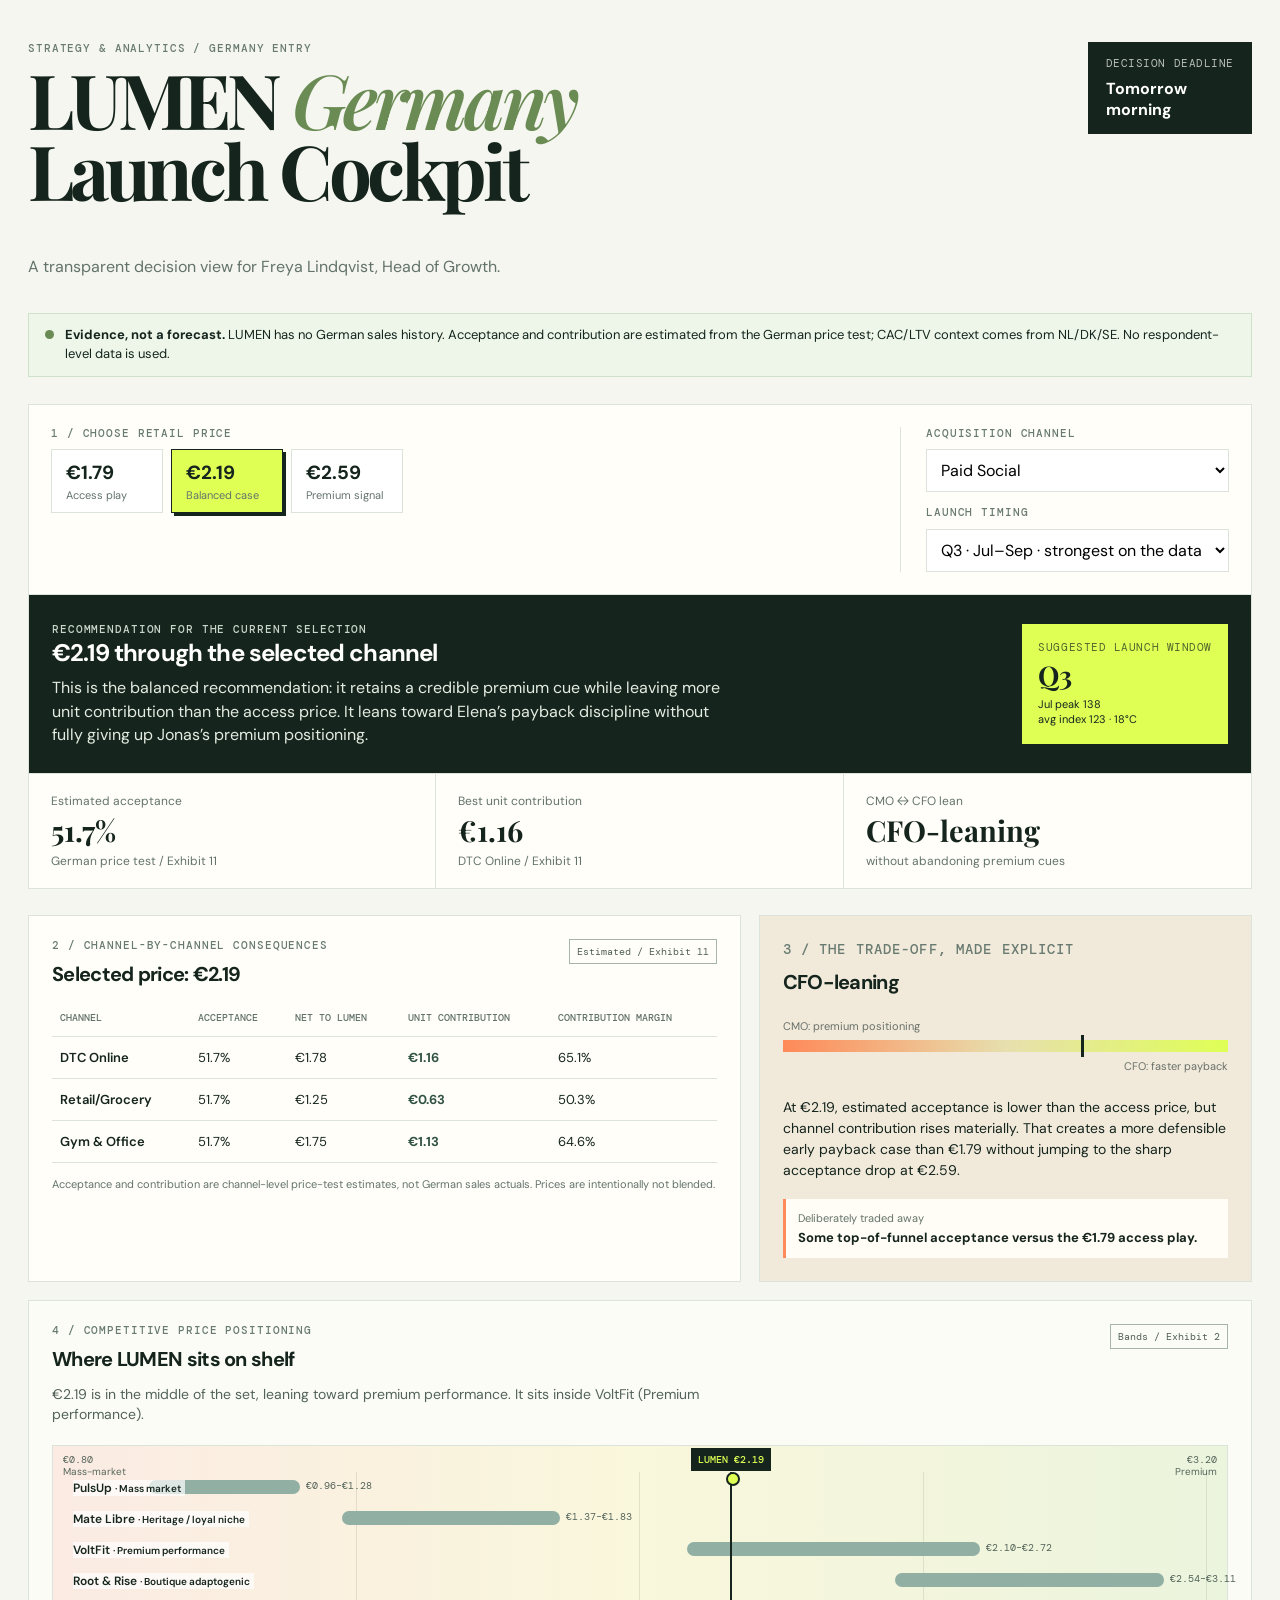
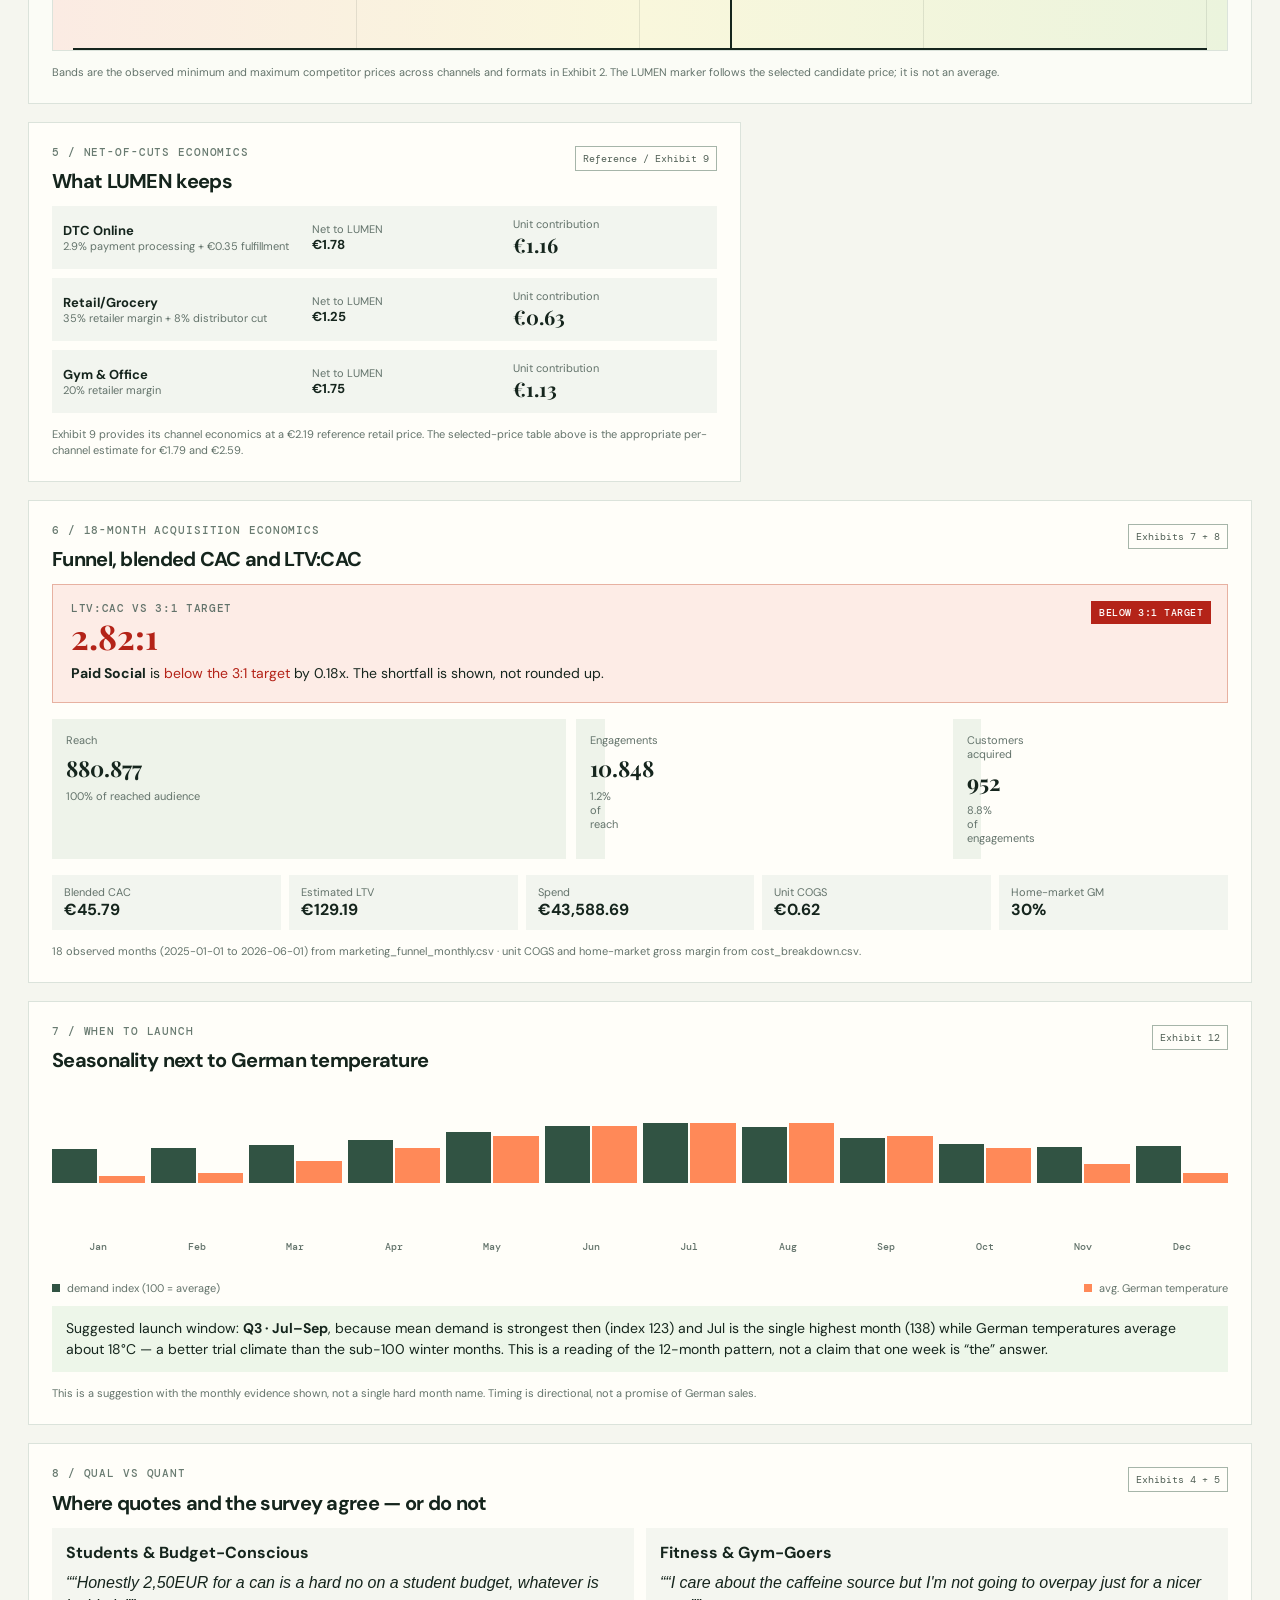
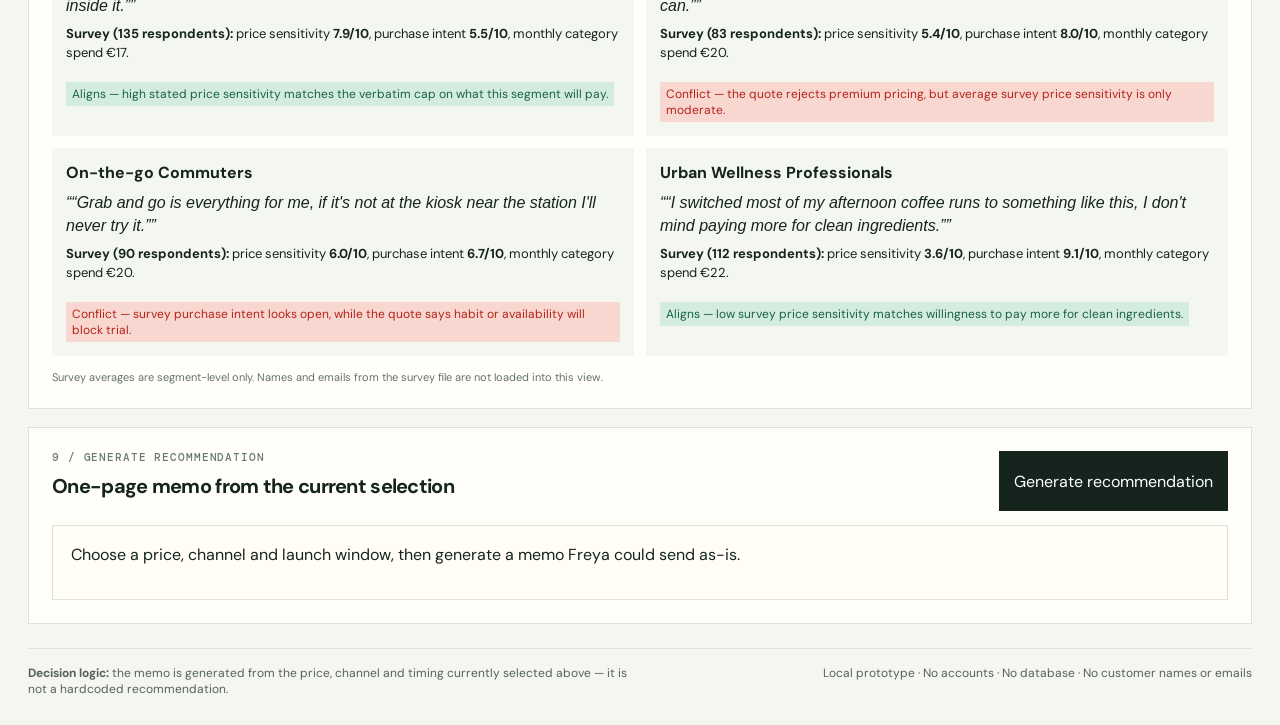
==== commit 5757d7d7: "Add files via upload" ====
--- a/index.html
+++ b/index.html
@@ -34,10 +34,15 @@
             <button class="price-option" data-price="2.59" role="radio" aria-checked="false"><strong>€2.59</strong><span>Premium signal</span></button>
           </div>
         </div>
-        <div class="control-summary">
-          <p class="section-label">Recommended launch mix</p>
-          <strong>DTC Online + Gym &amp; Office</strong>
-          <span>Retail/Grocery after demand validation</span>
+        <div class="control-summary decision-picks">
+          <label for="channel-select">
+            <p class="section-label">Acquisition channel</p>
+            <select id="channel-select" disabled><option>Loading channel data…</option></select>
+          </label>
+          <label for="timing-select">
+            <p class="section-label">Launch timing</p>
+            <select id="timing-select" disabled><option>Loading seasonality…</option></select>
+          </label>
         </div>
       </section>
 
@@ -49,8 +54,8 @@
         </div>
         <div class="launch-window">
           <span>Suggested launch window</span>
-          <strong>June–July</strong>
-          <small>Seasonality index 132–138<br />German demand indicator</small>
+          <strong id="suggested-window">—</strong>
+          <small id="suggested-window-detail">From Exhibit 12 monthly pattern</small>
         </div>
       </section>
 
@@ -106,17 +111,77 @@
           <p class="footnote">Exhibit 9 provides its channel economics at a €2.19 reference retail price. The selected-price table above is the appropriate per-channel estimate for €1.79 and €2.59.</p>
         </article>
 
+        <article class="panel funnel-panel">
+          <div class="panel-heading">
+            <div>
+              <p class="section-label">6 / 18-month acquisition economics</p>
+              <h2>Funnel, blended CAC and LTV:CAC</h2>
+            </div>
+            <span class="source-tag">Exhibits 7 + 8</span>
+          </div>
+          <div class="status-card" id="status-card">
+            <p class="metric-label">LTV:CAC vs 3:1 target</p>
+            <strong id="ratio">—</strong>
+            <p id="ratio-detail" class="ratio-detail">Loading the 18-month channel history…</p>
+            <span id="status-pill" class="status-pill">—</span>
+          </div>
+          <div class="funnel" aria-label="Reach, engagements, and conversions">
+            <article class="funnel-step reach"><span>Reach</span><strong id="reach">—</strong><small>100% of reached audience</small></article>
+            <article class="funnel-step engagement"><span>Engagements</span><strong id="engagements">—</strong><small id="engagement-rate">— of reach</small></article>
+            <article class="funnel-step conversion"><span>Customers acquired</span><strong id="conversions">—</strong><small id="conversion-step-rate">— of engagements</small></article>
+          </div>
+          <div class="kpi-grid funnel-kpis">
+            <article><span>Blended CAC</span><b id="cac">—</b></article>
+            <article><span>Estimated LTV</span><b id="ltv">—</b></article>
+            <article><span>Spend</span><b id="spend">—</b></article>
+            <article><span>Unit COGS</span><b id="cogs">—</b></article>
+            <article><span>Home-market GM</span><b id="gross-margin">—</b></article>
+          </div>
+          <p class="footnote" id="funnel-period">Source: marketing_funnel_monthly.csv (all observed months) and cost_breakdown.csv. Home-market history, not German sales.</p>
+        </article>
+
         <article class="panel evidence-panel">
-          <p class="section-label">6 / Why June–July?</p>
-          <h2>Enter when category demand is strongest</h2>
-          <div class="seasonality" id="seasonality-bars" aria-label="German seasonality index by month"></div>
-          <div class="legend"><span><i></i> German seasonality index</span><span>Peak: July (138)</span></div>
-          <p class="footnote">Timing is a directional estimate from German seasonality and weather data (Exhibit 12), not a promise of German sales.</p>
+          <div class="panel-heading">
+            <div>
+              <p class="section-label">7 / When to launch</p>
+              <h2>Seasonality next to German temperature</h2>
+            </div>
+            <span class="source-tag">Exhibit 12</span>
+          </div>
+          <div class="season-bars" id="seasonality-bars" aria-label="Monthly demand seasonality and average German temperature"></div>
+          <p class="legend"><span><i class="demand"></i> demand index (100 = average)</span><span><i class="temp"></i> avg. German temperature</span></p>
+          <p class="insight" id="seasonality-note">Loading monthly pattern…</p>
+          <p class="footnote">This is a suggestion with the monthly evidence shown, not a single hard month name. Timing is directional, not a promise of German sales.</p>
+        </article>
+
+        <article class="panel tension-panel">
+          <div class="panel-heading">
+            <div>
+              <p class="section-label">8 / Qual vs quant</p>
+              <h2>Where quotes and the survey agree — or do not</h2>
+            </div>
+            <span class="source-tag">Exhibits 4 + 5</span>
+          </div>
+          <div class="tension-grid" id="tension-grid"></div>
+          <p class="footnote">Survey averages are segment-level only. Names and emails from the survey file are not loaded into this view.</p>
         </article>
       </section>
 
+      <section class="panel memo-panel">
+        <div class="panel-heading">
+          <div>
+            <p class="section-label">9 / Generate recommendation</p>
+            <h2>One-page memo from the current selection</h2>
+          </div>
+          <button id="memo-button" type="button">Generate recommendation</button>
+        </div>
+        <div id="memo-output" class="memo-output" aria-live="polite">
+          <p>Choose a price, channel and launch window, then generate a memo Freya could send as-is.</p>
+        </div>
+      </section>
+
       <footer>
-        <p><strong>Decision logic:</strong> launch at €2.19 through DTC Online and Gym &amp; Office, timed for June–July. Use Retail/Grocery only after validating repeat demand and retailer economics.</p>
+        <p id="footer-logic"><strong>Decision logic:</strong> the memo is generated from the price, channel and timing currently selected above — it is not a hardcoded recommendation.</p>
         <p>Local prototype · No accounts · No database · No customer names or emails</p>
       </footer>
     </main>
--- a/styles.css
+++ b/styles.css
@@ -17,5 +17,14 @@
 .positioning-panel { grid-column:1 / -1; background:#fbfcf6; } .positioning-intro { max-width:690px; color:#536359; font-size:14px; line-height:1.45; margin-bottom:20px; } .positioning-scale { position:relative; padding:26px 20px 0; border:1px solid var(--line); background:linear-gradient(90deg,#fbebe3 0%,#f9f7dc 50%,#ebf4dd 100%); } .scale-label { position:absolute; top:8px; color:#57665c; font:10px/1.25 "DM Mono",monospace; } .scale-label span { font-family:"DM Sans",sans-serif; } .scale-left { left:10px; text-align:left; } .scale-right { right:10px; text-align:right; } .price-grid { position:relative; min-height:178px; border-bottom:2px solid var(--ink); background:repeating-linear-gradient(90deg,transparent 0,transparent calc(25% - 1px),rgba(21,37,29,.1) calc(25% - 1px),rgba(21,37,29,.1) 25%); } .competitor-row { height:31px; position:relative; } .competitor-name { position:absolute; left:0; top:8px; font-size:12px; font-weight:600; z-index:2; background:rgba(255,255,255,.7); padding-right:4px; } .price-band { position:absolute; top:8px; height:14px; min-width:15px; border-radius:100px; background:#91afa3; } .price-band::after { content:attr(data-range); position:absolute; left:calc(100% + 6px); top:-1px; white-space:nowrap; color:#536359; font:10px "DM Mono",monospace; } .lumen-marker { position:absolute; top:0; bottom:0; width:2px; background:var(--ink); z-index:3; transition:left .25s ease; } .lumen-marker::before { content:"LUMEN " attr(data-price); position:absolute; top:-24px; left:50%; transform:translateX(-50%); background:var(--ink); color:var(--lime); padding:5px 7px; white-space:nowrap; font:500 10px "DM Mono",monospace; } .lumen-marker::after { content:""; position:absolute; left:-4px; top:0; width:10px; height:10px; border-radius:50%; background:var(--lime); border:2px solid var(--ink); }
 .economics-cards { display:grid; gap:9px; } .econ-card { display:grid; grid-template-columns:1.25fr 1fr 1fr; gap:8px; align-items:center; padding:11px; background:#f2f5ef; } .econ-card strong,.econ-card span { display:block; } .econ-card strong { font-size:13px; } .econ-card span { font-size:11px; color:var(--muted); } .econ-card b { text-align:right; font:700 20px "Playfair Display",serif; }
 .seasonality { height:132px; display:flex; gap:5px; align-items:end; padding-top:15px; border-bottom:1px solid var(--ink); } .bar { flex:1; background:#b8d8c3; position:relative; min-height:8px; } .bar.peak { background:#6b8b55; } .bar span { position:absolute; bottom:-20px; width:100%; text-align:center; font:9px "DM Mono",monospace; color:var(--muted); } .legend { display:flex; justify-content:space-between; margin-top:28px; font-size:11px; color:var(--muted); } .legend i { display:inline-block; width:8px; height:8px; background:#6b8b55; margin-right:4px; }
+.decision-picks { display:grid; gap:14px; min-width:280px; } .decision-picks select { width:100%; padding:9px 10px; border:1px solid var(--line); background:#fff; font:inherit; }
+.funnel-panel,.evidence-panel,.tension-panel { grid-column:1 / -1; }
+.status-card { position:relative; padding:16px 18px 18px; border:1px solid var(--line); margin-bottom:16px; background:#f7f8f2; } .status-card.below-target { background:#fdece6; border-color:#e7b1a1; } .status-card.above-target { background:#e8f4e4; border-color:#9cbf93; } .status-card .metric-label { margin:0 0 4px; color:var(--muted); font:500 11px "DM Mono",monospace; letter-spacing:.06em; text-transform:uppercase; } .status-card strong { font:700 34px/1 "Playfair Display",serif; } .status-card.below-target strong,.bad { color:#b42318; } .status-card.above-target strong { color:#176244; } .ratio-detail { max-width:720px; margin:8px 0 0; font-size:14px; line-height:1.45; } .status-pill { position:absolute; top:16px; right:16px; padding:5px 8px; font:500 10px "DM Mono",monospace; text-transform:uppercase; letter-spacing:.05em; } .below-target .status-pill { background:#b42318; color:#fff; } .above-target .status-pill { background:#176244; color:#fff; }
+.funnel { display:grid; grid-template-columns:1.4fr 1fr .75fr; gap:10px; margin:8px 0 16px; } .funnel-step { padding:14px; background:#eef3ea; } .funnel-step span,.funnel-step small { display:block; color:var(--muted); font-size:11px; } .funnel-step strong { display:block; margin:6px 0; font:700 22px "Playfair Display",serif; } .funnel-step.engagement { width:var(--engagement-width,70%); } .funnel-step.conversion { width:var(--conversion-width,45%); }
+.funnel-kpis { display:grid; grid-template-columns:repeat(5,1fr); gap:8px; } .funnel-kpis article { padding:10px 12px; background:#f2f5ef; } .funnel-kpis span { display:block; color:var(--muted); font-size:11px; } .funnel-kpis b { font-size:16px; }
+.season-bars { height:160px; display:flex; align-items:end; gap:6px; margin:8px 0 6px; } .season-bars > div { display:grid; grid-template-columns:1fr 1fr; align-items:end; gap:2px; flex:1; height:130px; } .season-bars span { background:#315343; min-height:4px; } .season-bars i { display:block; background:#ff8958; min-height:4px; } .season-bars b { grid-column:span 2; text-align:center; font:10px "DM Mono",monospace; font-weight:500; color:var(--muted); } .legend .demand { background:#315343; } .legend .temp { background:#ff8958; } .insight { background:#edf6e9; padding:12px 14px; line-height:1.5; font-size:14px; }
+.tension-grid { display:grid; grid-template-columns:1fr 1fr; gap:12px; } .tension-grid article { padding:14px; background:#f4f6f0; } .tension-grid q { display:block; margin:8px 0; font-style:italic; line-height:1.45; } .tension-grid p { font-size:13px; line-height:1.45; } .tension-grid mark { display:inline-block; margin-top:6px; padding:4px 6px; font-size:12px; background:#d4ebe0; color:#176244; } .tension-grid .conflict mark { background:#f8d7d0; color:#b42318; }
+.memo-panel { margin-top:18px; } .memo-panel button { cursor:pointer; border:1px solid var(--ink); background:var(--ink); color:#fff; padding:10px 14px; font:inherit; } .memo-panel button:hover { background:#315343; } .memo-output { margin-top:14px; padding:18px; border:1px solid var(--line); background:#fffdf6; } .memo-output pre { white-space:pre-wrap; font:14px/1.55 "DM Sans",sans-serif; margin:0; } .word-count { margin:10px 0 0; color:var(--muted); font-size:11px; }
+@media (max-width:800px) { .funnel,.funnel-kpis,.tension-grid { grid-template-columns:1fr; } .funnel-step.engagement,.funnel-step.conversion { width:100%; } }
 footer { display:flex; justify-content:space-between; gap:24px; margin-top:24px; border-top:1px solid var(--line); padding-top:16px; color:#536359; font-size:12px; } footer p { margin:0; max-width:620px; }
 @media (max-width:800px) { main { padding:25px 15px; } .hero,.controls,.recommendation,footer { flex-direction:column; } .control-summary { border-left:0; border-top:1px solid var(--line); padding:16px 0 0; min-width:0; } .grid { grid-template-columns:1fr; } .metrics { grid-template-columns:1fr; } .metrics article { border-right:0; border-bottom:1px solid var(--line); } .price-picker { width:100%; } .price-option { flex:1; min-width:0; padding:9px; } .table-wrap { overflow:auto; } table { min-width:610px; } }
